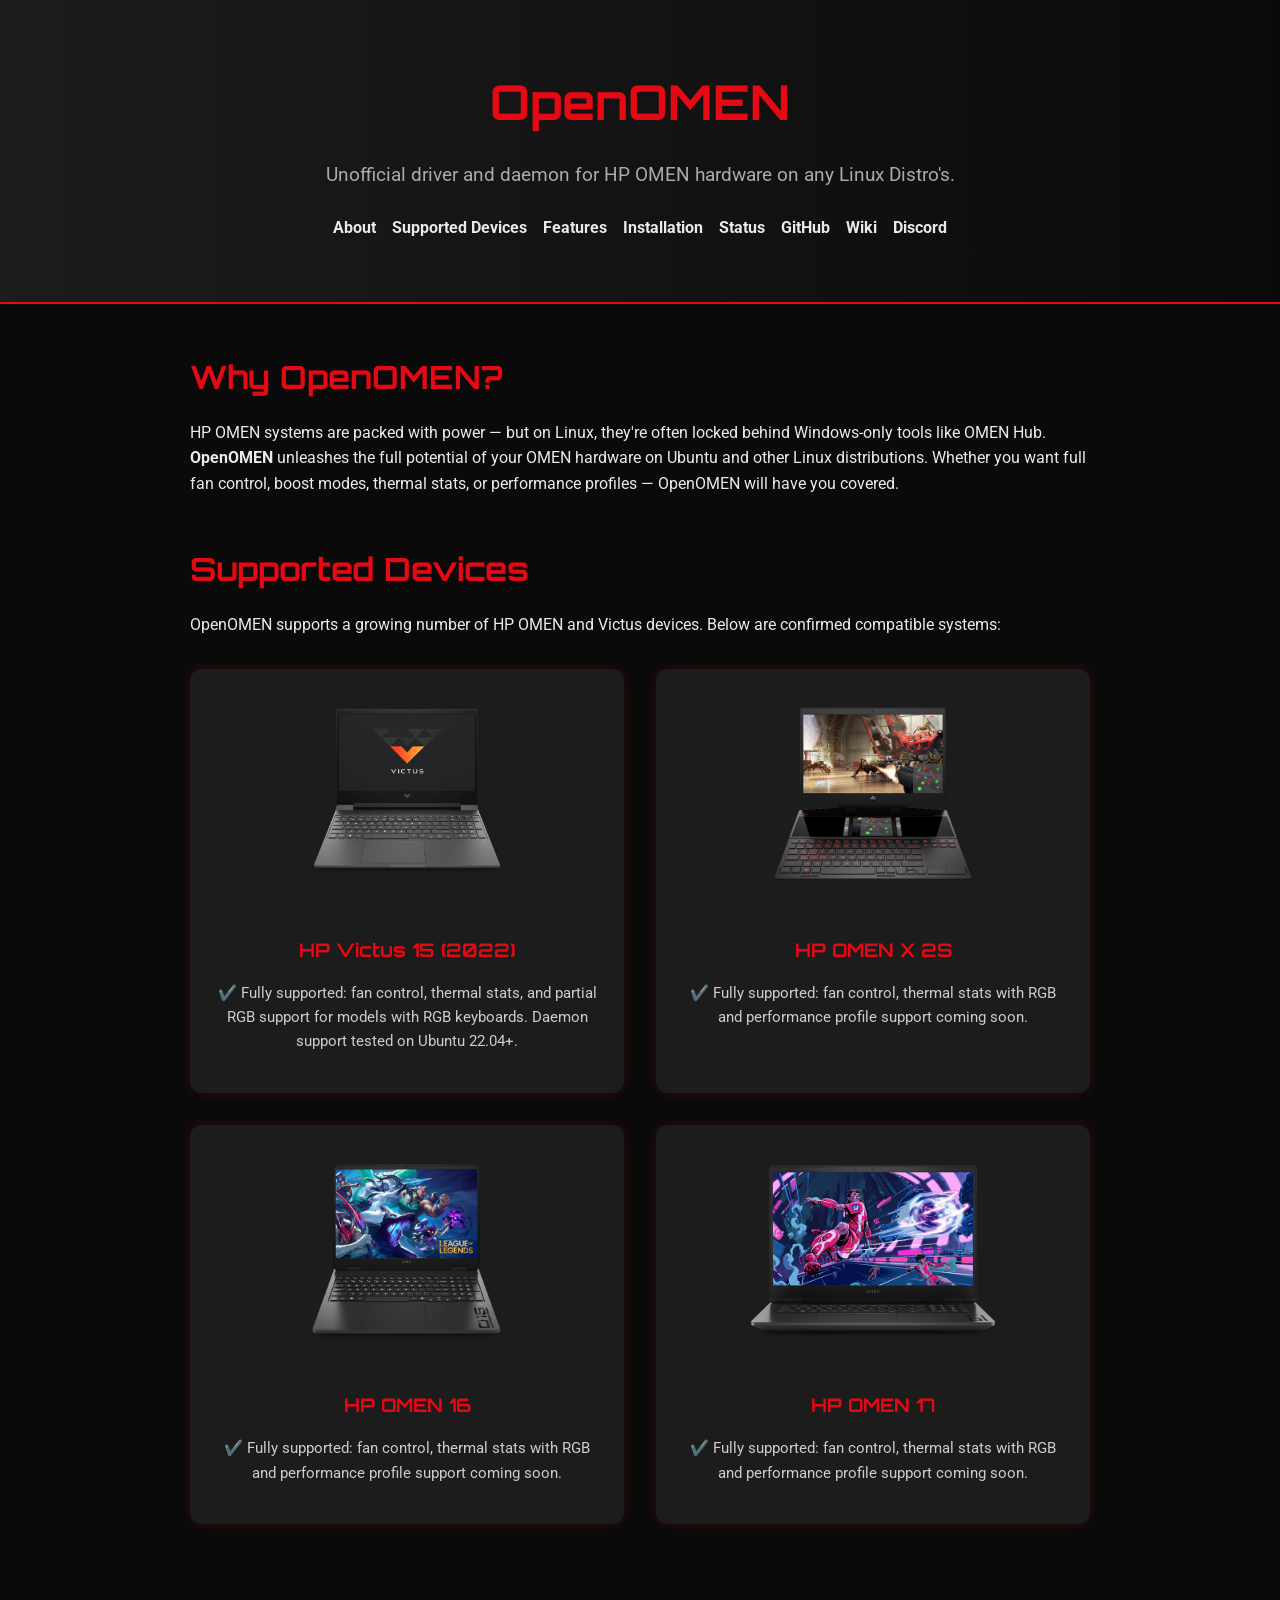
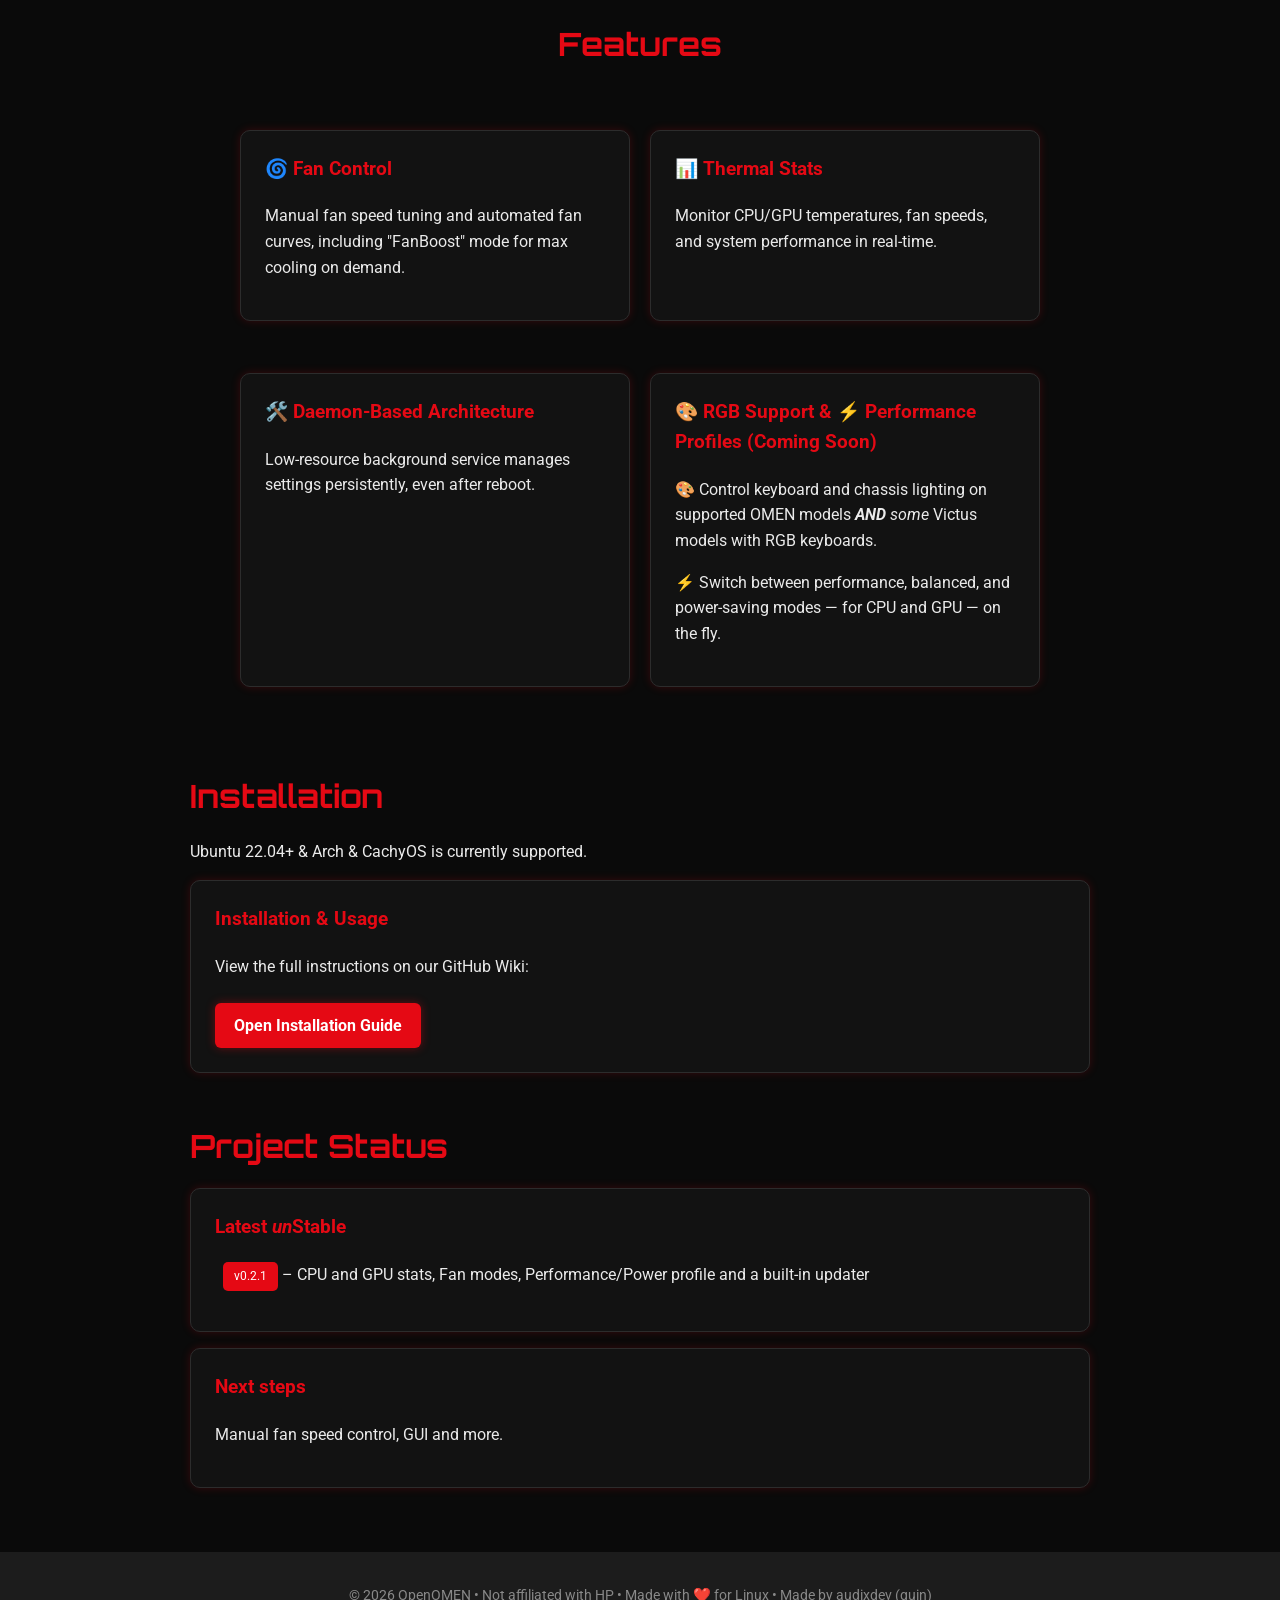
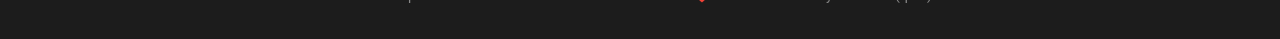
==== index.html @ 8d4dc668 "Update index.html" ====
<!DOCTYPE html>
<html lang="en">

<head>
    <meta charset="UTF-8" />
    <meta name="viewport" content="width=device-width, initial-scale=1.0" />
    <title>OpenOMEN – Power Up Linux</title>
    <link href="https://fonts.googleapis.com/css2?family=Orbitron:wght@600&family=Roboto&display=swap" rel="stylesheet">
    <link rel="stylesheet" href="style.css" />
    <link rel="icon" href="logo.png" type="image/png">

    <!-- Meta tags for google, discord, etc -->
    <meta name="description"
        content="Unofficial driver and daemon for HP OMEN hardware on any Linux Distro's.">
    <meta name="keywords" content="OpenOMEN, HP OMEN, Linux, Ubuntu, Debian, Fan Control, RGB, Performance Profiles">
    <meta name="author" content="OpenOMEN">
    <meta property="og:title" content="OpenOMEN – Power Up Linux" />
    <meta property="og:description"
        content="Unofficial driver and daemon for HP OMEN hardware on any Linux Distro's." />
    <meta property="og:image" content="https://openomen.github.io/logo.png" />
    <meta property="og:url" content="https://openomen.github.io/" />
    <meta property="og:type" content="website" />
    <meta name="twitter:card" content="summary_large_image">
    <meta name="twitter:title" content="OpenOMEN – Power Up Linux">
    <meta name="twitter:description"
        content="Unofficial driver and daemon for HP OMEN hardware on any Linux Distro's.">
    <meta name="twitter:image" content="logo.png">
    <meta name="theme-color" content="#e50914">
    <link rel="apple-touch-icon" href="logo.png">
    <link rel="icon" type="image/png" sizes="32x32" href="logo.png">
    <link rel="icon" type="image/png" sizes="16x16" href="logo.png">
    <link rel="shortcut icon" href="logo.png">
    <meta name="application-name" content="OpenOMEN">

</head>

<body>

    <header>
        <h1>OpenOMEN</h1>
        <p>Unofficial driver and daemon for HP OMEN hardware on any Linux Distro's.</p>
        <nav>
            <a href="#about">About</a>
            <a href="#devices">Supported Devices</a>
            <a href="#features">Features</a>
            <a href="#install">Installation</a>
            <a href="#status">Status</a>
            <a href="https://github.com/openomen/openomen" target="_blank">GitHub</a>
            <a href="https://github.com/openomen/openomen/wiki" target="_blank">Wiki</a>
            <a href="https://discord.gg/UHQ5cztbUj" target="_blank">Discord</a>
        </nav>
    </header>

    <section class="section" id="about">
        <h2>Why OpenOMEN?</h2>
        <p>
            HP OMEN systems are packed with power — but on Linux, they're often locked behind Windows-only tools like
            OMEN Hub.
            <strong>OpenOMEN</strong> unleashes the full potential of your OMEN hardware on Ubuntu and other Linux
            distributions.
            Whether you want full fan control, boost modes, thermal stats, or performance profiles — OpenOMEN will have you
            covered.
        </p>
    </section>

    <section class="section" id="devices">
        <h2>Supported Devices</h2>
        <p>OpenOMEN supports a growing number of HP OMEN and Victus devices. Below are confirmed compatible systems:</p>

        <div class="device-grid">
            <div class="device-card">
                <img class="victus-15-2022" src="assets/supported-devices/HP-Victus-15-2022.png" alt="HP Victus 15 (2022)" />
                <h3>HP Victus 15 (2022)</h3>
                <p>✔️ Fully supported: fan control, thermal stats, and partial RGB support for models with RGB keyboards. Daemon support
                    tested on Ubuntu 22.04+.</p>
            </div>

            <div class="device-card">
                <img class="omen-x-2s" src="assets/supported-devices/HP-omen-x-2s.png" alt="HP OMEN X 2S" />
                <h3>HP OMEN X 2S</h3>
                <p>✔️ Fully supported: fan control, thermal stats with RGB and performance profile
                    support coming soon.</p>
            </div>

            <div class="device-card">
                <img class="omen-x-2s" src="assets/supported-devices/hp-omen-16.png" alt="HP OMEN 16" />
                <h3>HP OMEN 16 </h3>
                <p>✔️ Fully supported: fan control, thermal stats with RGB and performance profile
                    support coming soon.</p>
            </div>

            <div class="device-card">
                <img class="omen-x-2s" src="assets/supported-devices/hp-omen-17.png" alt="HP OMEN 17" />
                <h3>HP OMEN 17</h3>
                <p>✔️ Fully supported: fan control, thermal stats with RGB and performance profile
                    support coming soon.</p>
            </div>
        </div>
    </section>

    <section class="section" id="features">
        <h2>Features</h2>

        <div class="card">
            <h3>🌀 Fan Control</h3>
            <p>Manual fan speed tuning and automated fan curves, including "FanBoost" mode for max cooling on demand.
            </p>
        </div>

        <div class="card">
            <h3>📊 Thermal Stats</h3>
            <p>Monitor CPU/GPU temperatures, fan speeds, and system performance in real-time.</p>
        </div>

        <div class="card">
            <h3>🛠️ Daemon-Based Architecture</h3>
            <p>Low-resource background service manages settings persistently, even after reboot.</p>
        </div>

        <div class="card">
            <h3>🎨 RGB Support & ⚡ Performance Profiles (Coming Soon)</h3>
            <p>🎨 Control keyboard and chassis lighting on supported OMEN models <em><strong>AND</strong> some</em>
                Victus
                models with RGB keyboards.</p>
            <p>⚡ Switch between performance, balanced, and power-saving modes — for CPU and GPU — on the fly.</p>
        </div>

    </section>

    <section class="section" id="install">
        <h2>Installation</h2>
        <p>Ubuntu 22.04+ & Arch & CachyOS is currently supported.</p>
        <div class="card">
            <h3>Installation & Usage</h3>
            <p>View the full instructions on our GitHub Wiki:</p>
            <a href="https://github.com/openomen/openomen/wiki/%F0%9F%93%A6-Installation-&-Usage" target="_blank" style="
    display: inline-block;
    background: #e50914;
    color: white;
    padding: 0.6rem 1.2rem;
    font-weight: bold;
    border-radius: 6px;
    text-decoration: none;
    box-shadow: 0 0 10px rgba(229, 9, 20, 0.4);
    margin-top: 0.5rem;
  ">Open Installation Guide</a>
        </div>
    </section>

    <section class="section" id="status">
        <h2>Project Status</h2>
        <div class="card">
            <h3>Latest <em>un</em>Stable</h3>
            <p><span class="badge">v0.2.1</span> – CPU and GPU stats, Fan modes, Performance/Power profile and a built-in updater</p>
        </div>
        <div class="card">
            <h3>Next steps</h3>
            <p>Manual fan speed control, GUI and more.</p>
        </div>
    </section>

    <div class="footer">
        &copy; 2026 OpenOMEN • Not affiliated with HP • Made with ❤️ for Linux • Made by audixdev (quin)
    </div>

</body>

</html>
---- style.css ----
/* Root variables for consistent theming */
:root {
  --bg-color: #0a0a0a;
  --text-color: #eaeaea;
  --accent-red: #e50914;
  --accent-dark: #1c1c1c;
  --card-bg: #121212;
  --border: #2c2c2c;
}

/* Base styles */
body {
  margin: 0;
  background-color: var(--bg-color);
  font-family: 'Roboto', sans-serif;
  color: var(--text-color);
  line-height: 1.6;
}

/* Header styles */
header {
  background: linear-gradient(to right, #1c1c1c, #0a0a0a);
  padding: 2rem 3rem;
  text-align: center;
  border-bottom: 2px solid var(--accent-red);
}

header h1 {
  font-family: 'Orbitron', sans-serif;
  font-size: 3rem;
  color: var(--accent-red);
  margin-bottom: 0.5rem;
}

header p {
  font-size: 1.2rem;
  color: #aaa;
}

/* Navigation bar */
nav {
  display: flex;
  justify-content: center;
  flex-wrap: wrap;
  gap: 1rem;
  margin: 1.5rem 0;
}

nav a {
  color: var(--text-color);
  text-decoration: none;
  font-weight: bold;
  border-bottom: 2px solid transparent;
  padding-bottom: 0.25rem;
}

nav a:hover {
  border-bottom: 2px solid var(--accent-red);
}

/* Feature section */
#features {
  display: grid;
  grid-template-columns: repeat(2, 1fr);
  gap: 20px;
  max-width: 800px;
  margin: 0 auto;
  padding: 20px;
}

#features h2 {
  grid-column: 1 / -1;
  text-align: center;
  margin-bottom: 1.5rem;
}

#features .card {
  background-color: var(--card-bg);
  border: 1px solid var(--border);
  border-radius: 10px;
  padding: 1.5rem;
  box-shadow: 0 0 10px rgba(229, 9, 20, 0.2);
}

/* General section layout */
.section {
  max-width: 900px;
  margin: 3rem auto;
  padding: 0 2rem;
}

.section h2 {
  color: var(--accent-red);
  font-family: 'Orbitron', sans-serif;
  font-size: 2rem;
  margin-bottom: 1rem;
}

/* Card component */
.card {
  background-color: var(--card-bg);
  border: 1px solid var(--border);
  border-radius: 10px;
  padding: 1.5rem;
  margin: 1rem 0;
  box-shadow: 0 0 10px rgba(229, 9, 20, 0.2);
}

.card h3 {
  margin-top: 0;
  color: var(--accent-red);
}

/* Footer */
.footer {
  text-align: center;
  padding: 2rem;
  background-color: var(--accent-dark);
  color: #888;
  font-size: 0.9rem;
  margin-top: 4rem;
}

/* Badge styling */
.badge {
  display: inline-block;
  background: var(--accent-red);
  color: white;
  padding: 0.3rem 0.7rem;
  font-size: 0.75rem;
  border-radius: 5px;
  margin-left: 0.5rem;
}

/* Device grid section */
.device-grid {
  display: grid;
  grid-template-columns: repeat(auto-fit, minmax(280px, 1fr));
  gap: 2rem;
  justify-content: center;
  margin-top: 2rem;
  max-width: 1200px;
  margin-left: auto;
  margin-right: auto;
}

.device-card {
  background: #1c1c1c;
  padding: 1.5rem;
  border-radius: 12px;
  box-shadow: 0 0 12px rgba(229, 9, 20, 0.2);
  text-align: center;
}

/* Ensure consistent image sizing and prevent cropping */
.device-card img {
  width: 100%;
  height: auto;
  max-height: 200px;
  object-fit: contain;
  border-radius: 8px;
  margin-bottom: 1rem;
}

.device-card h3 {
  font-family: 'Orbitron', sans-serif;
  color: #e50914;
  margin-bottom: 0.5rem;
}

.device-card p {
  font-family: 'Roboto', sans-serif;
  color: #ccc;
  font-size: 0.95rem;
}

/* Responsive design adjustments */
@media (max-width: 768px) {
  header {
    padding: 1.5rem 1rem;
  }

  header h1 {
    font-size: 2.2rem;
  }

  header p {
    font-size: 1rem;
    padding: 0 0.5rem;
  }

  nav {
    flex-direction: column;
    align-items: center;
    gap: 0.75rem;
  }

  .section {
    padding: 0 1rem;
  }

  #features {
    grid-template-columns: 1fr;
    padding: 1rem;
  }

  .card {
    padding: 1rem;
  }

  .section h2 {
    font-size: 1.6rem;
    text-align: center;
  }

  .card h3 {
    font-size: 1.2rem;
  }

  .footer {
    font-size: 0.8rem;
    padding: 1.5rem 1rem;
  }

  .badge {
    font-size: 0.65rem;
    padding: 0.2rem 0.5rem;
  }

  a.button,
  a[href^="https://github"] {
    display: block;
    width: 100%;
    text-align: center;
    box-sizing: border-box;
  }

  .device-grid {
    grid-template-columns: 1fr;
    gap: 1.5rem;
  }
}
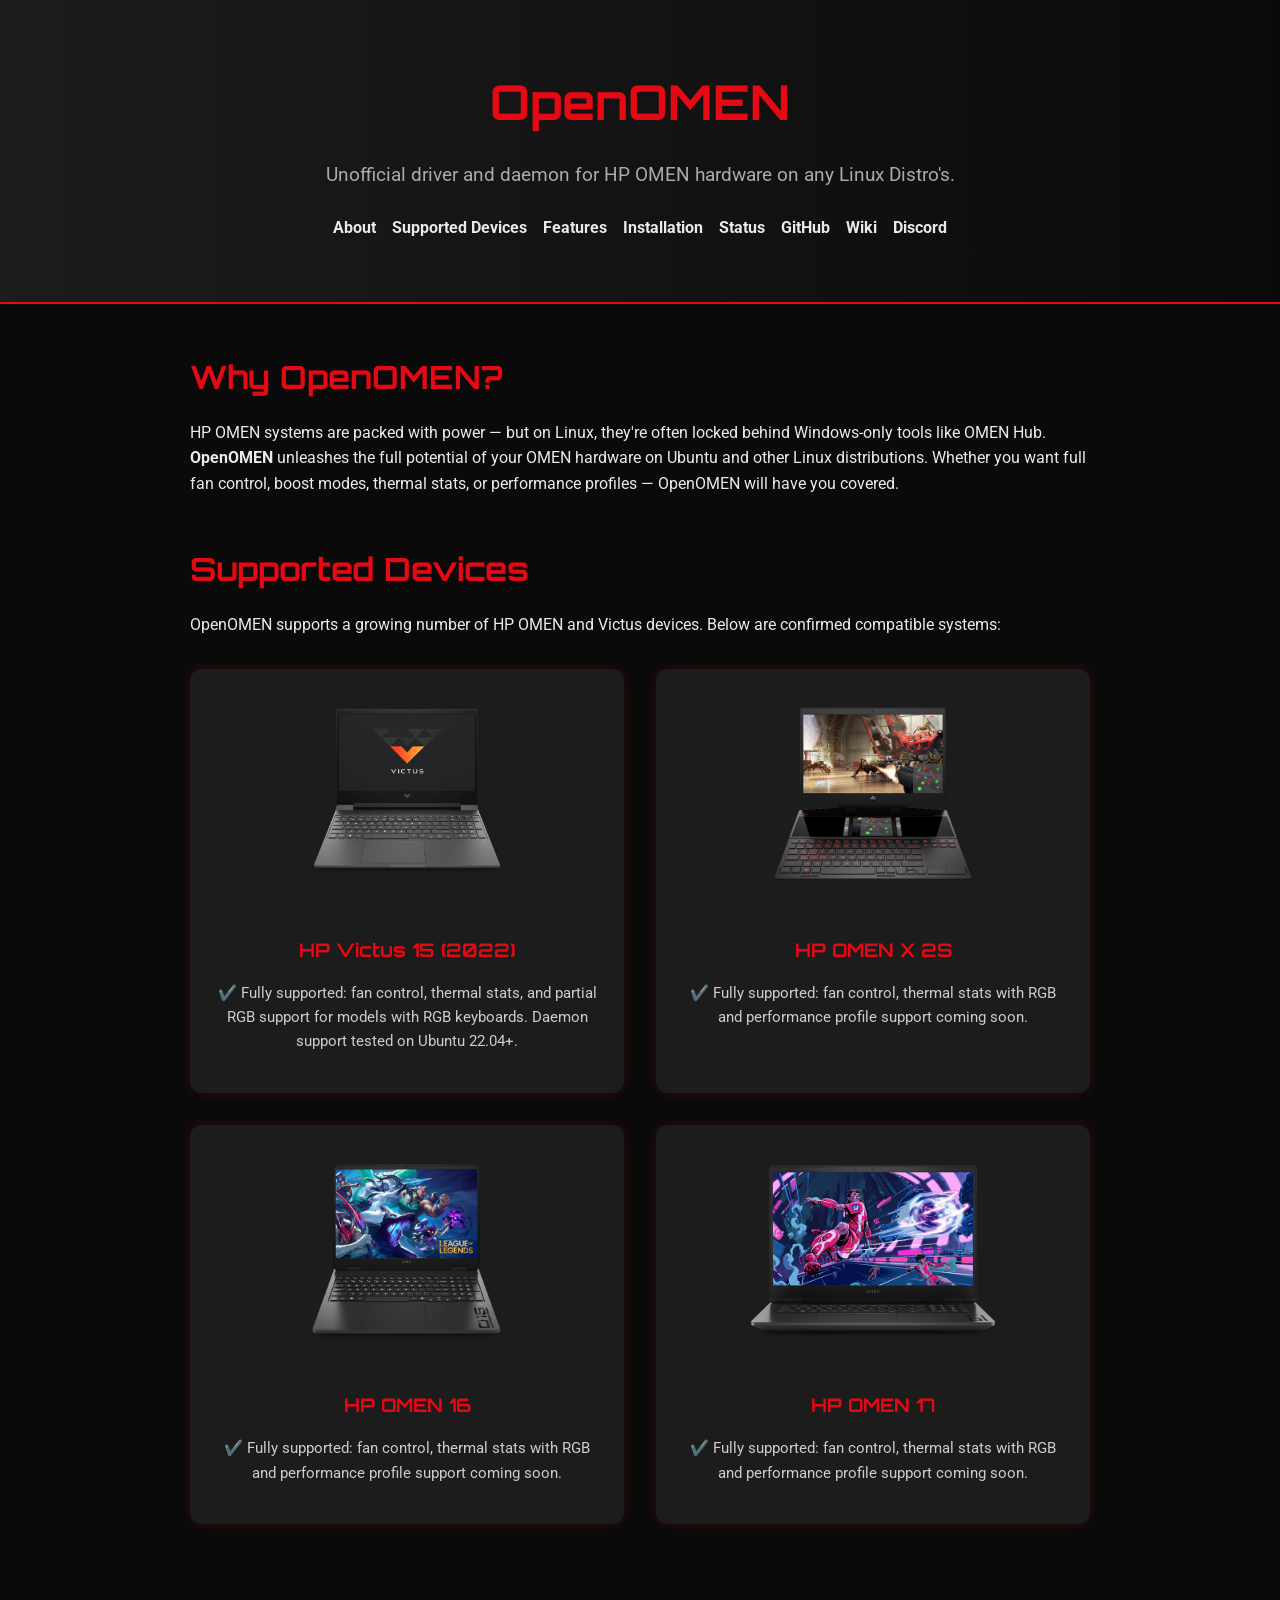
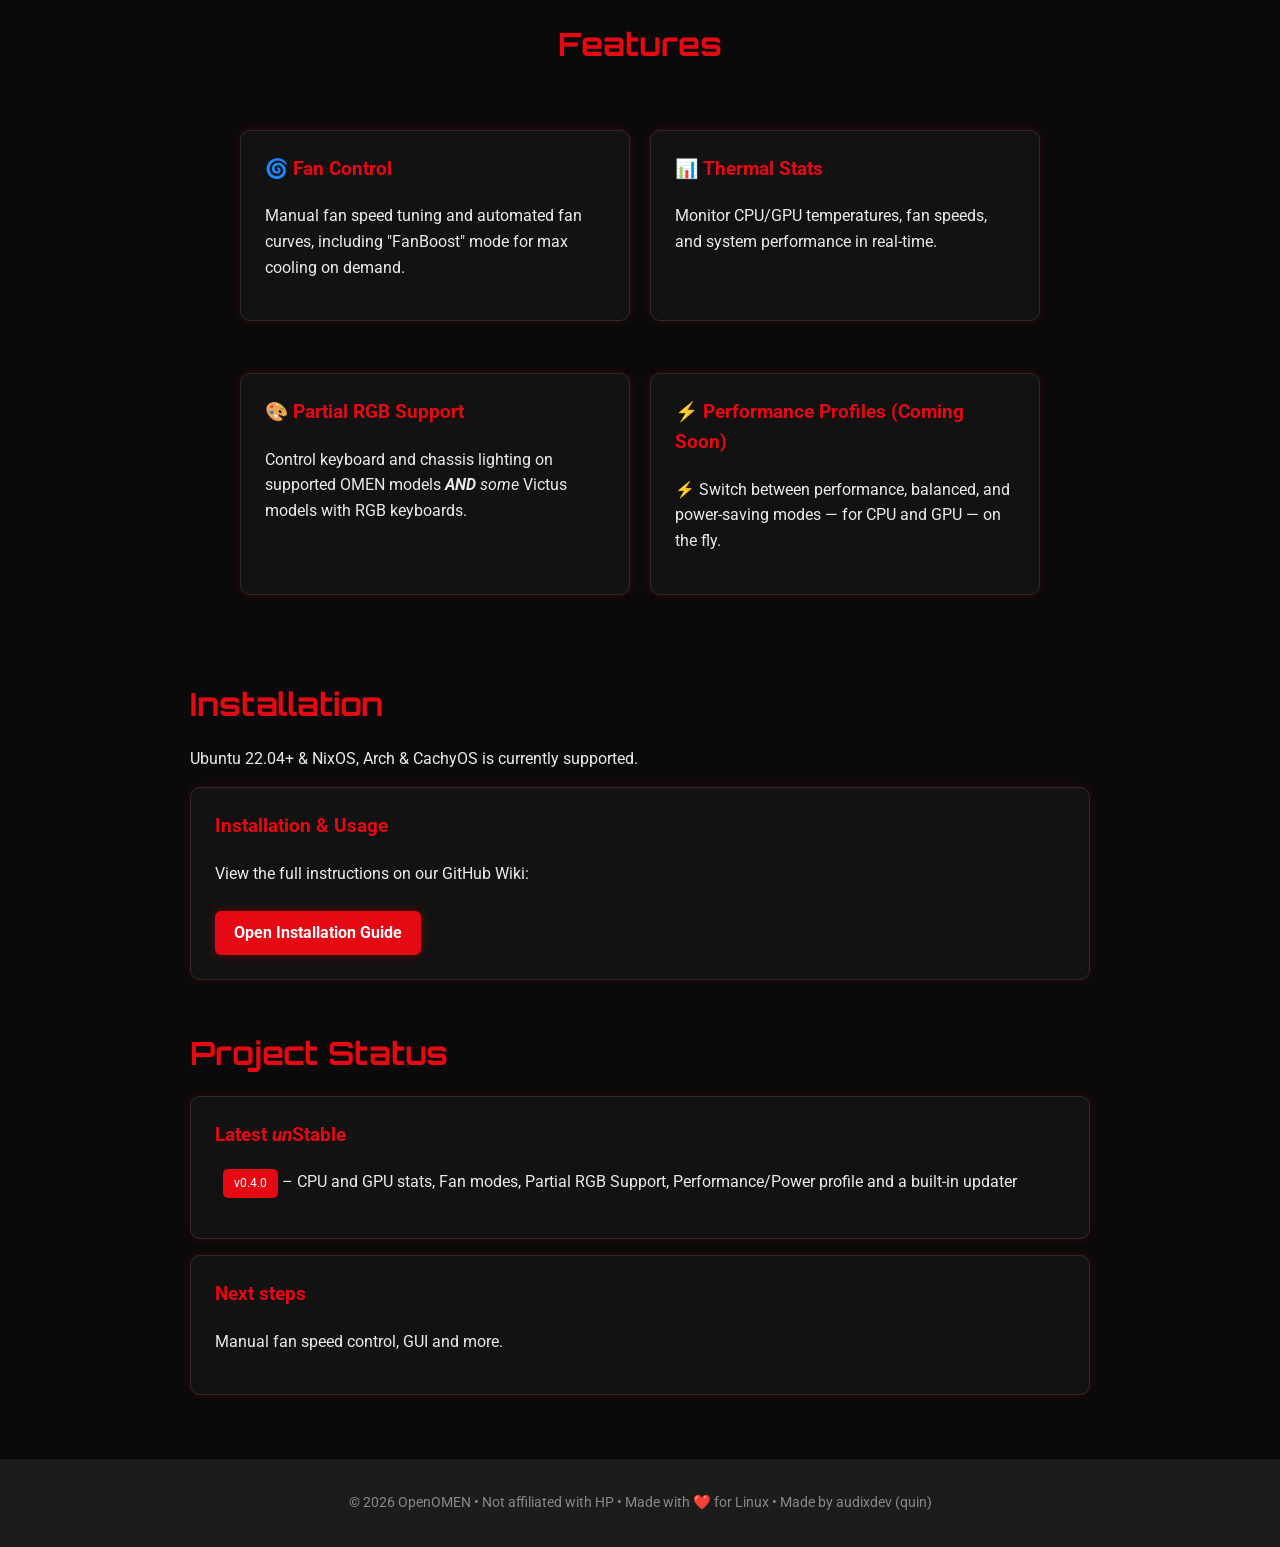
==== commit 837697d3: "Update project features and version in index.html" ====
--- a/index.html
+++ b/index.html
@@ -113,15 +113,14 @@
         </div>
 
         <div class="card">
-            <h3>🛠️ Daemon-Based Architecture</h3>
-            <p>Low-resource background service manages settings persistently, even after reboot.</p>
+            <h3>🎨 Partial RGB Support</h3>
+            <p>Control keyboard and chassis lighting on supported OMEN models <em><strong>AND</strong> some</em>
+                Victus
+                models with RGB keyboards.</p>
         </div>
 
         <div class="card">
-            <h3>🎨 RGB Support & ⚡ Performance Profiles (Coming Soon)</h3>
-            <p>🎨 Control keyboard and chassis lighting on supported OMEN models <em><strong>AND</strong> some</em>
-                Victus
-                models with RGB keyboards.</p>
+            <h3>⚡ Performance Profiles (Coming Soon)</h3>
             <p>⚡ Switch between performance, balanced, and power-saving modes — for CPU and GPU — on the fly.</p>
         </div>
 
@@ -129,7 +128,7 @@
 
     <section class="section" id="install">
         <h2>Installation</h2>
-        <p>Ubuntu 22.04+ & Arch & CachyOS is currently supported.</p>
+        <p>Ubuntu 22.04+ & NixOS, Arch & CachyOS is currently supported.</p>
         <div class="card">
             <h3>Installation & Usage</h3>
             <p>View the full instructions on our GitHub Wiki:</p>
@@ -151,7 +150,7 @@
         <h2>Project Status</h2>
         <div class="card">
             <h3>Latest <em>un</em>Stable</h3>
-            <p><span class="badge">v0.2.1</span> – CPU and GPU stats, Fan modes, Performance/Power profile and a built-in updater</p>
+            <p><span class="badge">v0.4.0</span> – CPU and GPU stats, Fan modes, Partial RGB Support, Performance/Power profile and a built-in updater</p>
         </div>
         <div class="card">
             <h3>Next steps</h3>
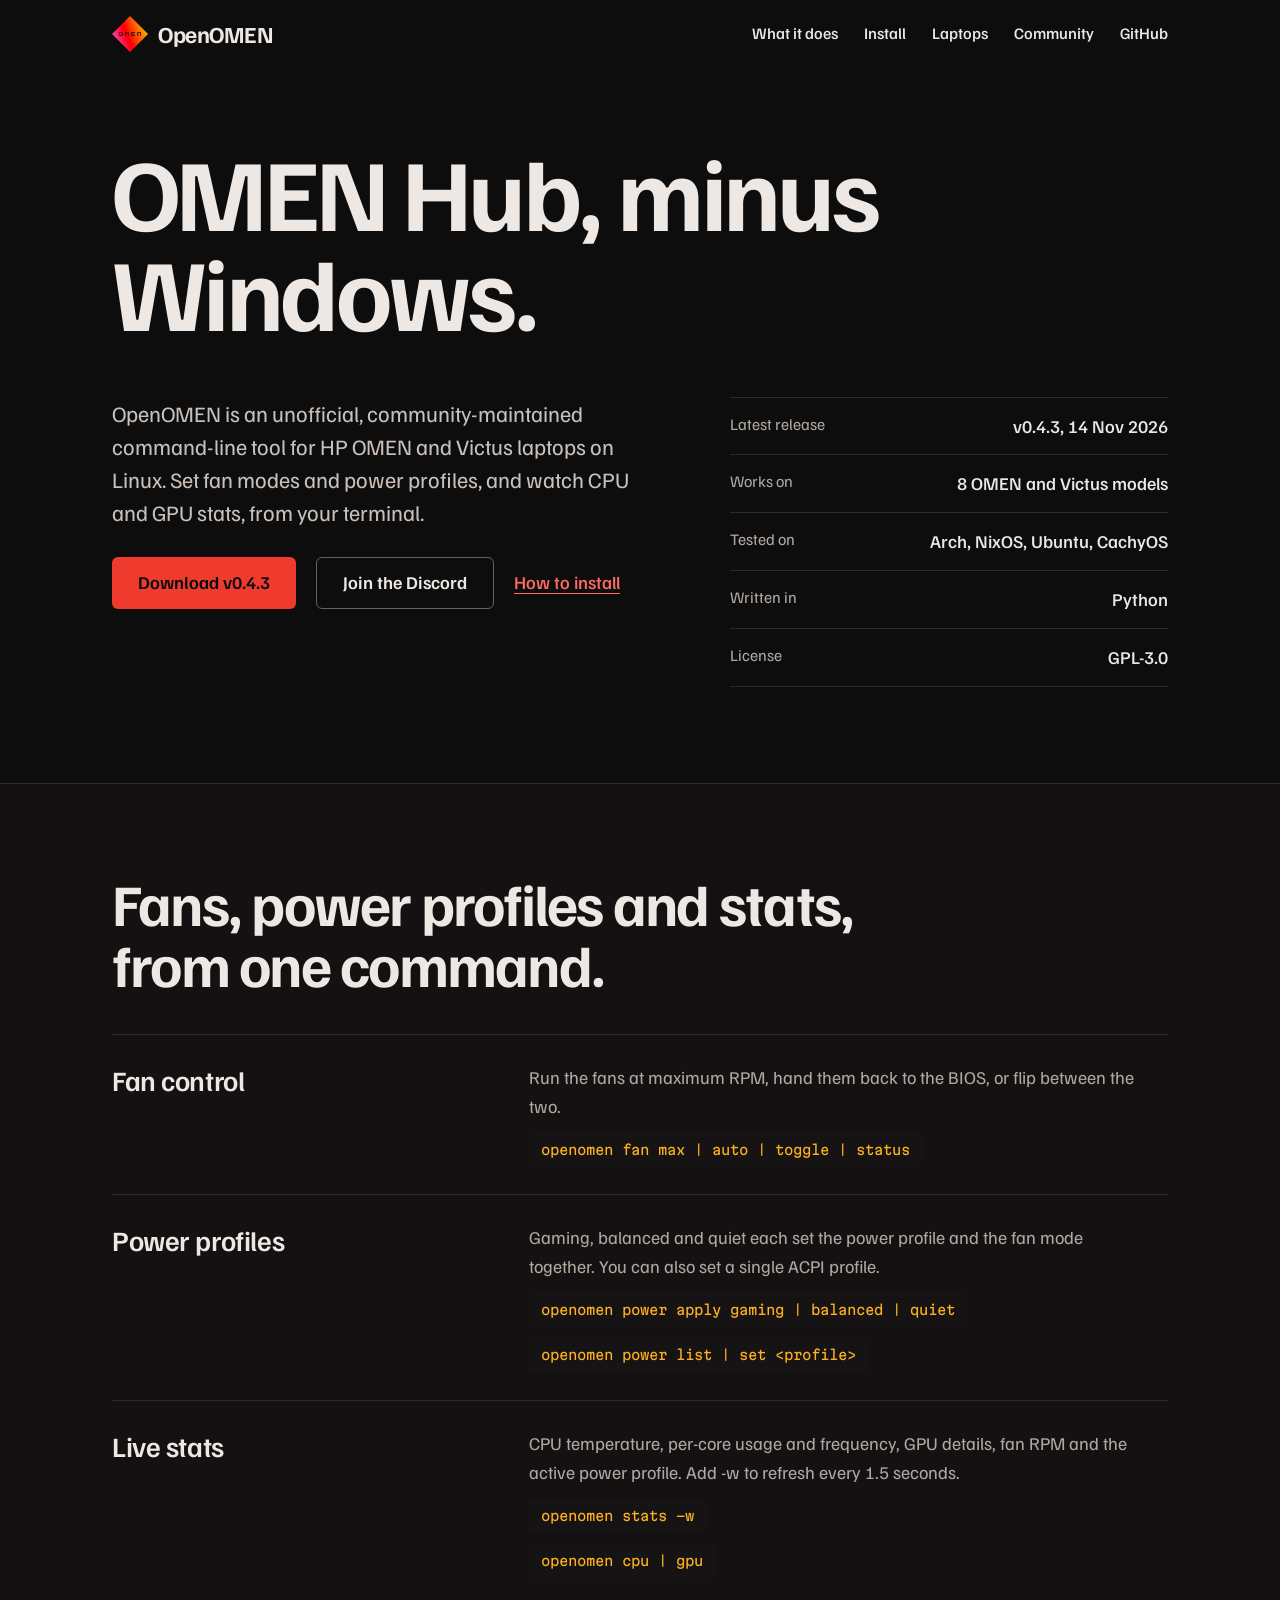
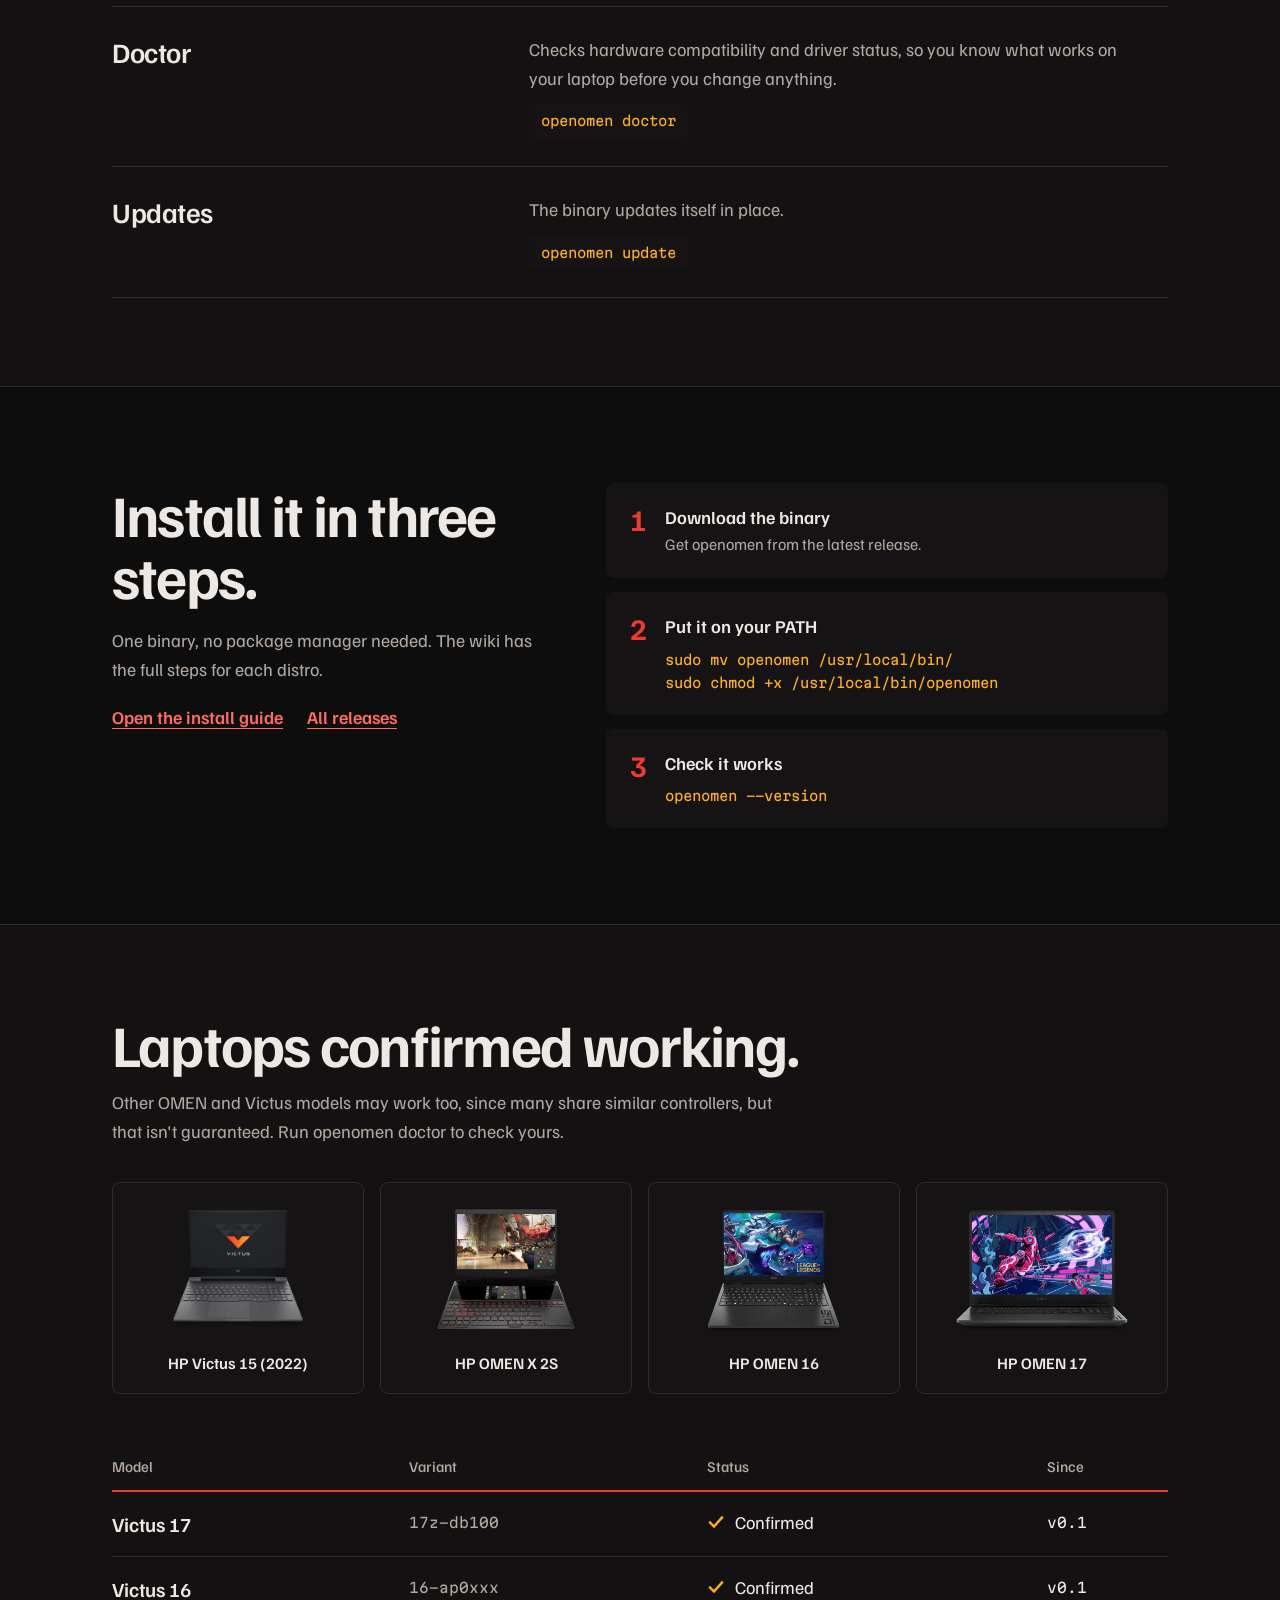
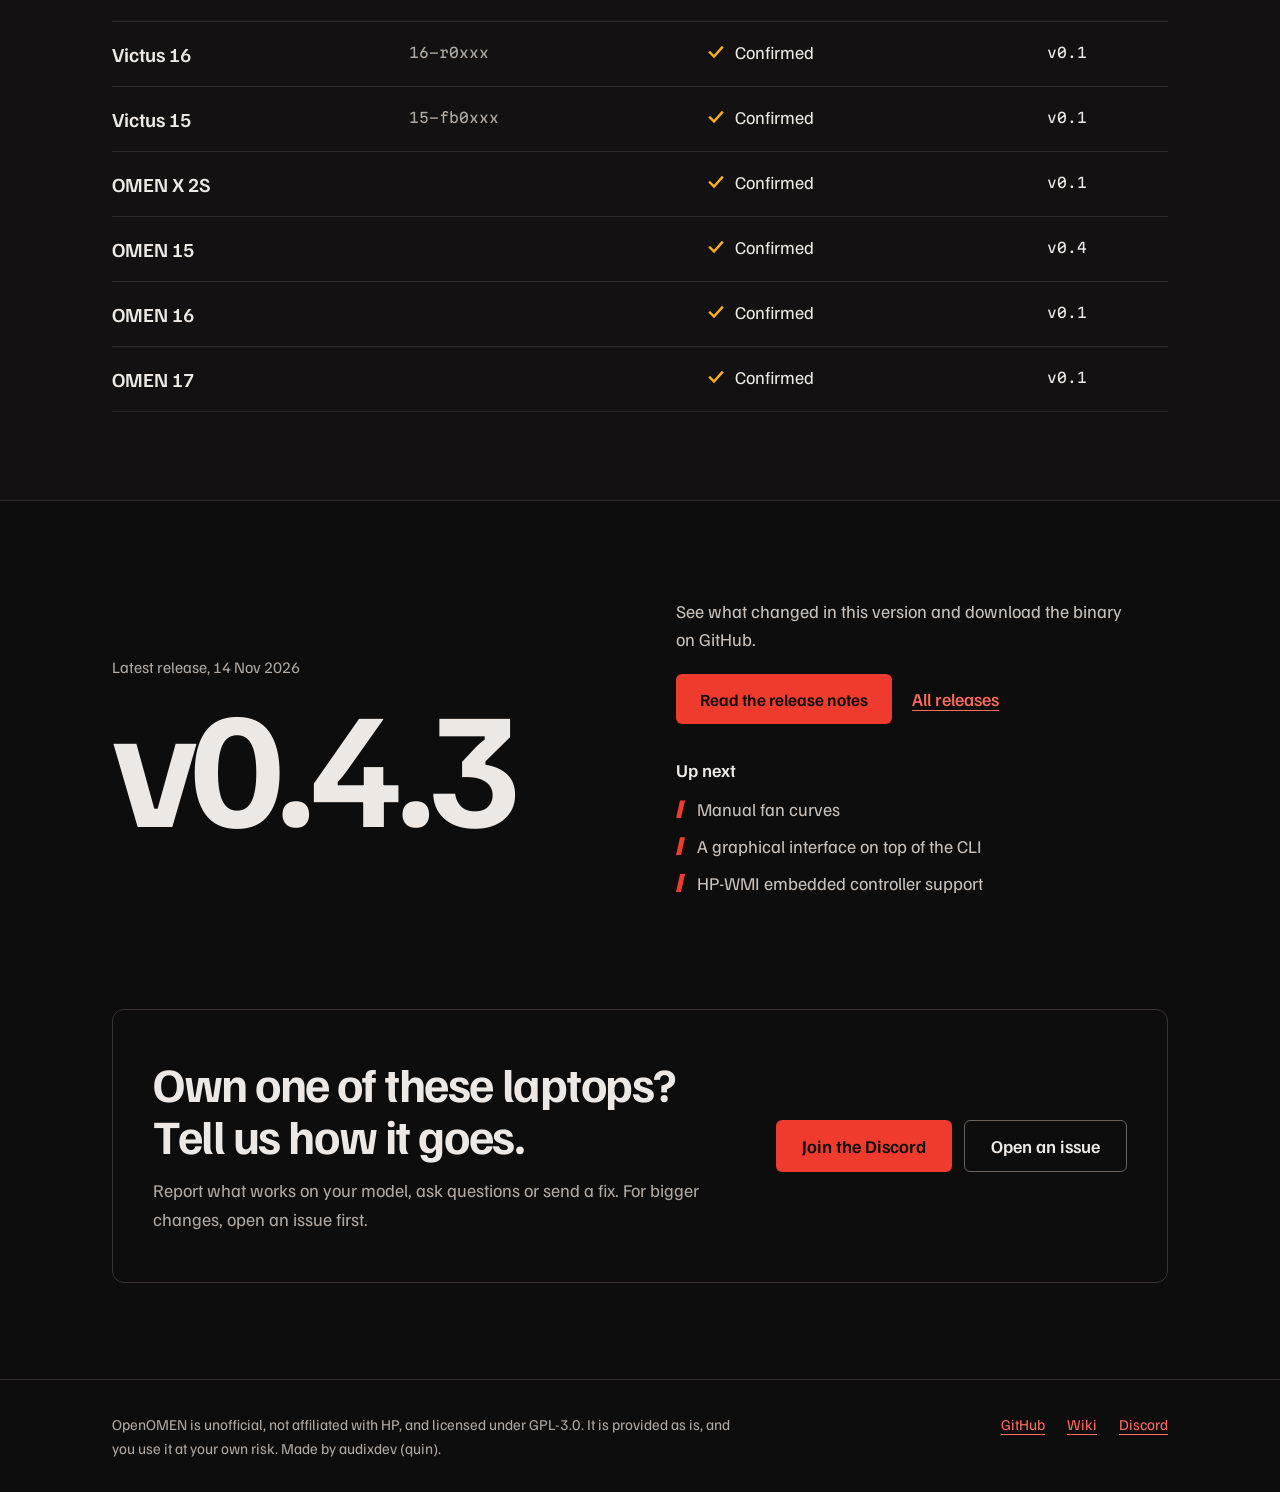
==== commit 7f20bd85: "Redesign OpenOMEN homepage with updated styles and layout" ====
--- a/index.html
+++ b/index.html
@@ -4,12 +4,15 @@
 <head>
     <meta charset="UTF-8" />
     <meta name="viewport" content="width=device-width, initial-scale=1.0" />
-    <title>OpenOMEN – Power Up Linux</title>
-    <link href="https://fonts.googleapis.com/css2?family=Orbitron:wght@600&family=Roboto&display=swap" rel="stylesheet">
+    <script>document.documentElement.classList.add('js');</script>
+    <title>OpenOMEN – OMEN Hub, minus Windows</title>
+    <link rel="preconnect" href="https://fonts.googleapis.com">
+    <link rel="preconnect" href="https://fonts.gstatic.com" crossorigin>
+    <link href="https://fonts.googleapis.com/css2?family=Familjen+Grotesk:wght@400;500;600;700&family=Martian+Mono:wght@400;500&display=swap" rel="stylesheet">
     <link rel="stylesheet" href="style.css" />
     <link rel="icon" href="logo.png" type="image/png">
 
-    <!-- Meta tags for google, discord, etc -->
+    <!-- Meta tags for google, discord and more -->
     <meta name="description"
         content="Unofficial driver and daemon for HP OMEN hardware on any Linux Distro's.">
     <meta name="keywords" content="OpenOMEN, HP OMEN, Linux, Ubuntu, Debian, Fan Control, RGB, Performance Profiles">
@@ -25,7 +28,7 @@
     <meta name="twitter:description"
         content="Unofficial driver and daemon for HP OMEN hardware on any Linux Distro's.">
     <meta name="twitter:image" content="logo.png">
-    <meta name="theme-color" content="#e50914">
+    <meta name="theme-color" content="#ef3b2d">
     <link rel="apple-touch-icon" href="logo.png">
     <link rel="icon" type="image/png" sizes="32x32" href="logo.png">
     <link rel="icon" type="image/png" sizes="16x16" href="logo.png">
@@ -36,131 +39,267 @@
 
 <body>
 
-    <header>
-        <h1>OpenOMEN</h1>
-        <p>Unofficial driver and daemon for HP OMEN hardware on any Linux Distro's.</p>
-        <nav>
-            <a href="#about">About</a>
-            <a href="#devices">Supported Devices</a>
-            <a href="#features">Features</a>
-            <a href="#install">Installation</a>
-            <a href="#status">Status</a>
-            <a href="https://github.com/openomen/openomen" target="_blank">GitHub</a>
-            <a href="https://github.com/openomen/openomen/wiki" target="_blank">Wiki</a>
-            <a href="https://discord.gg/UHQ5cztbUj" target="_blank">Discord</a>
+    <header class="wrap site-header">
+        <a class="brand" href="#top"><img class="brand-logo" src="logo.png" alt="OpenOMEN Logo" width="36" height="36" />OpenOMEN</a>
+        <button class="nav-toggle" type="button" aria-expanded="false" aria-controls="primary-nav" aria-label="Menu">
+            <span class="nav-toggle-bars" aria-hidden="true"></span>
+        </button>
+        <nav class="nav" id="primary-nav" aria-label="Primary">
+            <a href="#commands">What it does</a>
+            <a href="#install">Install</a>
+            <a href="#devices">Laptops</a>
+            <a href="#community">Community</a>
+            <a href="https://github.com/openomen/openomen" target="_blank" rel="noopener">GitHub</a>
         </nav>
     </header>
 
-    <section class="section" id="about">
-        <h2>Why OpenOMEN?</h2>
-        <p>
-            HP OMEN systems are packed with power — but on Linux, they're often locked behind Windows-only tools like
-            OMEN Hub.
-            <strong>OpenOMEN</strong> unleashes the full potential of your OMEN hardware on Ubuntu and other Linux
-            distributions.
-            Whether you want full fan control, boost modes, thermal stats, or performance profiles — OpenOMEN will have you
-            covered.
-        </p>
-    </section>
-
-    <section class="section" id="devices">
-        <h2>Supported Devices</h2>
-        <p>OpenOMEN supports a growing number of HP OMEN and Victus devices. Below are confirmed compatible systems:</p>
-
-        <div class="device-grid">
-            <div class="device-card">
-                <img class="victus-15-2022" src="assets/supported-devices/HP-Victus-15-2022.png" alt="HP Victus 15 (2022)" />
-                <h3>HP Victus 15 (2022)</h3>
-                <p>✔️ Fully supported: fan control, thermal stats, and partial RGB support for models with RGB keyboards. Daemon support
-                    tested on Ubuntu 22.04+.</p>
-            </div>
-
-            <div class="device-card">
-                <img class="omen-x-2s" src="assets/supported-devices/HP-omen-x-2s.png" alt="HP OMEN X 2S" />
-                <h3>HP OMEN X 2S</h3>
-                <p>✔️ Fully supported: fan control, thermal stats with RGB and performance profile
-                    support coming soon.</p>
-            </div>
-
-            <div class="device-card">
-                <img class="omen-x-2s" src="assets/supported-devices/hp-omen-16.png" alt="HP OMEN 16" />
-                <h3>HP OMEN 16 </h3>
-                <p>✔️ Fully supported: fan control, thermal stats with RGB and performance profile
-                    support coming soon.</p>
-            </div>
-
-            <div class="device-card">
-                <img class="omen-x-2s" src="assets/supported-devices/hp-omen-17.png" alt="HP OMEN 17" />
-                <h3>HP OMEN 17</h3>
-                <p>✔️ Fully supported: fan control, thermal stats with RGB and performance profile
-                    support coming soon.</p>
-            </div>
+    <main>
+        <section class="wrap hero" id="top">
+            <h1>OMEN Hub, minus Windows.</h1>
+            <div class="hero-body">
+                <div class="hero-copy">
+                    <p class="lede">OpenOMEN is an unofficial, community-maintained command-line tool for HP OMEN and Victus laptops on Linux. Set fan modes and power profiles, and watch CPU and GPU stats, from your terminal.</p>
+                    <div class="actions">
+                        <a class="btn btn-red" href="https://github.com/openomen/openomen/releases/tag/CLI_0.4.3" target="_blank" rel="noopener">Download v0.4.3</a>
+                        <a class="btn btn-line" href="https://discord.gg/UHQ5cztbUj" target="_blank" rel="noopener">Join the Discord</a>
+                        <a href="#install" style="font-weight:500">How to install</a>
+                    </div>
+                </div>
+                <dl class="facts">
+                    <div><dt>Latest release</dt><dd>v0.4.3, 14 Nov 2026</dd></div>
+                    <div><dt>Works on</dt><dd>8 OMEN and Victus models</dd></div>
+                    <div><dt>Tested on</dt><dd>Arch, NixOS, Ubuntu, CachyOS</dd></div>
+                    <div><dt>Written in</dt><dd>Python</dd></div>
+                    <div><dt>License</dt><dd>GPL-3.0</dd></div>
+                </dl>
+            </div>
+        </section>
+
+        <section class="band" id="commands">
+            <div class="wrap">
+                <h2>Fans, power profiles and stats, from one command.</h2>
+                <div>
+            <div class="command">
+                <h3>Fan control</h3>
+                <div class="command-body">
+                    <p>Run the fans at maximum RPM, hand them back to the BIOS, or flip between the two.</p>
+                    <code class="cmd">openomen fan max | auto | toggle | status</code>
+                </div>
+            </div>
+            <div class="command">
+                <h3>Power profiles</h3>
+                <div class="command-body">
+                    <p>Gaming, balanced and quiet each set the power profile and the fan mode together. You can also set a single ACPI profile.</p>
+                    <code class="cmd">openomen power apply gaming | balanced | quiet</code>
+                    <code class="cmd">openomen power list | set &lt;profile&gt;</code>
+                </div>
+            </div>
+            <div class="command">
+                <h3>Live stats</h3>
+                <div class="command-body">
+                    <p>CPU temperature, per-core usage and frequency, GPU details, fan RPM and the active power profile. Add -w to refresh every 1.5 seconds.</p>
+                    <code class="cmd">openomen stats -w</code>
+                    <code class="cmd">openomen cpu | gpu</code>
+                </div>
+            </div>
+            <div class="command">
+                <h3>Doctor</h3>
+                <div class="command-body">
+                    <p>Checks hardware compatibility and driver status, so you know what works on your laptop before you change anything.</p>
+                    <code class="cmd">openomen doctor</code>
+                </div>
+            </div>
+            <div class="command">
+                <h3>Updates</h3>
+                <div class="command-body">
+                    <p>The binary updates itself in place.</p>
+                    <code class="cmd">openomen update</code>
+                </div>
+            </div>
+                </div>
+            </div>
+        </section>
+
+        <section class="wrap install" id="install">
+            <div class="install-intro">
+                <h2>Install it in three steps.</h2>
+                <p>One binary, no package manager needed. The wiki has the full steps for each distro.</p>
+                <div class="links">
+                    <a class="strong-link" href="https://github.com/openomen/openomen/wiki/%F0%9F%93%A6-Installation-&-Usage" target="_blank" rel="noopener">Open the install guide</a>
+                    <a class="strong-link" href="https://github.com/openomen/openomen/releases" target="_blank" rel="noopener">All releases</a>
+                </div>
+            </div>
+            <ol class="steps">
+                <li>
+                    <span class="step-num">1</span>
+                    <div class="step-body"><div class="step-title">Download the binary</div><div class="step-hint">Get openomen from the latest release.</div></div>
+                </li>
+                <li>
+                    <span class="step-num">2</span>
+                    <div class="step-body"><div class="step-title">Put it on your PATH</div>
+<pre>sudo mv openomen /usr/local/bin/
+sudo chmod +x /usr/local/bin/openomen</pre></div>
+                </li>
+                <li>
+                    <span class="step-num">3</span>
+                    <div class="step-body"><div class="step-title">Check it works</div>
+<pre>openomen --version</pre></div>
+                </li>
+            </ol>
+        </section>
+
+        <section class="band" id="devices">
+            <div class="wrap">
+                <h2>Laptops confirmed working.</h2>
+                <p class="section-note">Other OMEN and Victus models may work too, since many share similar controllers, but that isn't guaranteed. Run openomen doctor to check yours.</p>
+
+                <div class="device-grid">
+                <figure class="device-card">
+                    <img src="assets/supported-devices/HP-Victus-15-2022.png" alt="HP Victus 15 (2022)" loading="lazy" />
+                    <figcaption>HP Victus 15 (2022)</figcaption>
+                </figure>
+                <figure class="device-card">
+                    <img src="assets/supported-devices/HP-omen-x-2s.png" alt="HP OMEN X 2S" loading="lazy" />
+                    <figcaption>HP OMEN X 2S</figcaption>
+                </figure>
+                <figure class="device-card">
+                    <img src="assets/supported-devices/hp-omen-16.png" alt="HP OMEN 16" loading="lazy" />
+                    <figcaption>HP OMEN 16</figcaption>
+                </figure>
+                <figure class="device-card">
+                    <img src="assets/supported-devices/hp-omen-17.png" alt="HP OMEN 17" loading="lazy" />
+                    <figcaption>HP OMEN 17</figcaption>
+                </figure>
+                </div>
+
+                <div class="table-scroll">
+                    <table class="models">
+                        <caption>Laptop models confirmed working with OpenOMEN</caption>
+                        <thead>
+                            <tr><th scope="col">Model</th><th scope="col">Variant</th><th scope="col">Status</th><th scope="col">Since</th></tr>
+                        </thead>
+                        <tbody>
+                        <tr>
+                            <th scope="row">Victus 17</th>
+                            <td class="mono">17z-db100</td>
+                            <td><span class="status"><svg width="18" height="18" viewBox="0 0 18 18" aria-hidden="true"><path d="M3 9.5l4 4 8-9" fill="none" stroke="#FFB01F" stroke-width="2.4" stroke-linecap="square"/></svg>Confirmed</span></td>
+                            <td class="mono">v0.1</td>
+                        </tr>
+                        <tr>
+                            <th scope="row">Victus 16</th>
+                            <td class="mono">16-ap0xxx</td>
+                            <td><span class="status"><svg width="18" height="18" viewBox="0 0 18 18" aria-hidden="true"><path d="M3 9.5l4 4 8-9" fill="none" stroke="#FFB01F" stroke-width="2.4" stroke-linecap="square"/></svg>Confirmed</span></td>
+                            <td class="mono">v0.1</td>
+                        </tr>
+                        <tr>
+                            <th scope="row">Victus 16</th>
+                            <td class="mono">16-r0xxx</td>
+                            <td><span class="status"><svg width="18" height="18" viewBox="0 0 18 18" aria-hidden="true"><path d="M3 9.5l4 4 8-9" fill="none" stroke="#FFB01F" stroke-width="2.4" stroke-linecap="square"/></svg>Confirmed</span></td>
+                            <td class="mono">v0.1</td>
+                        </tr>
+                        <tr>
+                            <th scope="row">Victus 15</th>
+                            <td class="mono">15-fb0xxx</td>
+                            <td><span class="status"><svg width="18" height="18" viewBox="0 0 18 18" aria-hidden="true"><path d="M3 9.5l4 4 8-9" fill="none" stroke="#FFB01F" stroke-width="2.4" stroke-linecap="square"/></svg>Confirmed</span></td>
+                            <td class="mono">v0.1</td>
+                        </tr>
+                        <tr>
+                            <th scope="row">OMEN X 2S</th>
+                            <td class="mono"></td>
+                            <td><span class="status"><svg width="18" height="18" viewBox="0 0 18 18" aria-hidden="true"><path d="M3 9.5l4 4 8-9" fill="none" stroke="#FFB01F" stroke-width="2.4" stroke-linecap="square"/></svg>Confirmed</span></td>
+                            <td class="mono">v0.1</td>
+                        </tr>
+                        <tr>
+                            <th scope="row">OMEN 15</th>
+                            <td class="mono"></td>
+                            <td><span class="status"><svg width="18" height="18" viewBox="0 0 18 18" aria-hidden="true"><path d="M3 9.5l4 4 8-9" fill="none" stroke="#FFB01F" stroke-width="2.4" stroke-linecap="square"/></svg>Confirmed</span></td>
+                            <td class="mono">v0.4</td>
+                        </tr>
+                        <tr>
+                            <th scope="row">OMEN 16</th>
+                            <td class="mono"></td>
+                            <td><span class="status"><svg width="18" height="18" viewBox="0 0 18 18" aria-hidden="true"><path d="M3 9.5l4 4 8-9" fill="none" stroke="#FFB01F" stroke-width="2.4" stroke-linecap="square"/></svg>Confirmed</span></td>
+                            <td class="mono">v0.1</td>
+                        </tr>
+                        <tr>
+                            <th scope="row">OMEN 17</th>
+                            <td class="mono"></td>
+                            <td><span class="status"><svg width="18" height="18" viewBox="0 0 18 18" aria-hidden="true"><path d="M3 9.5l4 4 8-9" fill="none" stroke="#FFB01F" stroke-width="2.4" stroke-linecap="square"/></svg>Confirmed</span></td>
+                            <td class="mono">v0.1</td>
+                        </tr>
+                        </tbody>
+                    </table>
+                </div>
+            </div>
+        </section>
+
+        <section class="wrap releases" id="releases">
+            <div>
+                <div class="release-date">Latest release, 14 Nov 2026</div>
+                <div class="release-version">v0.4.3</div>
+            </div>
+            <div class="release-info">
+                <p>See what changed in this version and download the binary on GitHub.</p>
+                <div class="actions">
+                    <a class="btn btn-sm btn-red" href="https://github.com/openomen/openomen/releases/tag/CLI_0.4.3" target="_blank" rel="noopener">Read the release notes</a>
+                    <a href="https://github.com/openomen/openomen/releases" target="_blank" rel="noopener" style="font-weight:500">All releases</a>
+                </div>
+                <div class="up-next">
+                    <h3>Up next</h3>
+                    <ul>
+                        <li><span class="bolt" aria-hidden="true"></span> Manual fan curves</li>
+                        <li><span class="bolt" aria-hidden="true"></span> A graphical interface on top of the CLI</li>
+                        <li><span class="bolt" aria-hidden="true"></span> HP-WMI embedded controller support</li>
+                    </ul>
+                </div>
+            </div>
+        </section>
+
+        <section class="wrap community" id="community">
+            <div class="cta">
+                <div class="cta-copy">
+                    <h2>Own one of these laptops? Tell us how it goes.</h2>
+                    <p>Report what works on your model, ask questions or send a fix. For bigger changes, open an issue first.</p>
+                </div>
+                <div class="actions">
+                    <a class="btn btn-red" href="https://discord.gg/UHQ5cztbUj" target="_blank" rel="noopener">Join the Discord</a>
+                    <a class="btn btn-line" href="https://github.com/openomen/openomen/issues" target="_blank" rel="noopener">Open an issue</a>
+                </div>
+            </div>
+        </section>
+    </main>
+
+    <footer class="site-footer">
+        <div class="wrap">
+            <p>OpenOMEN is unofficial, not affiliated with HP, and licensed under GPL-3.0. It is provided as is, and you use it at your own risk. Made by audixdev (quin).</p>
+            <nav class="footer-nav" aria-label="Footer">
+                <a href="https://github.com/openomen/openomen" target="_blank" rel="noopener">GitHub</a>
+                <a href="https://github.com/openomen/openomen/wiki" target="_blank" rel="noopener">Wiki</a>
+                <a href="https://discord.gg/UHQ5cztbUj" target="_blank" rel="noopener">Discord</a>
+            </nav>
         </div>
-    </section>
-
-    <section class="section" id="features">
-        <h2>Features</h2>
-
-        <div class="card">
-            <h3>🌀 Fan Control</h3>
-            <p>Manual fan speed tuning and automated fan curves, including "FanBoost" mode for max cooling on demand.
-            </p>
-        </div>
-
-        <div class="card">
-            <h3>📊 Thermal Stats</h3>
-            <p>Monitor CPU/GPU temperatures, fan speeds, and system performance in real-time.</p>
-        </div>
-
-        <div class="card">
-            <h3>🎨 Partial RGB Support</h3>
-            <p>Control keyboard and chassis lighting on supported OMEN models <em><strong>AND</strong> some</em>
-                Victus
-                models with RGB keyboards.</p>
-        </div>
-
-        <div class="card">
-            <h3>⚡ Performance Profiles (Coming Soon)</h3>
-            <p>⚡ Switch between performance, balanced, and power-saving modes — for CPU and GPU — on the fly.</p>
-        </div>
-
-    </section>
-
-    <section class="section" id="install">
-        <h2>Installation</h2>
-        <p>Ubuntu 22.04+ & NixOS, Arch & CachyOS is currently supported.</p>
-        <div class="card">
-            <h3>Installation & Usage</h3>
-            <p>View the full instructions on our GitHub Wiki:</p>
-            <a href="https://github.com/openomen/openomen/wiki/%F0%9F%93%A6-Installation-&-Usage" target="_blank" style="
-    display: inline-block;
-    background: #e50914;
-    color: white;
-    padding: 0.6rem 1.2rem;
-    font-weight: bold;
-    border-radius: 6px;
-    text-decoration: none;
-    box-shadow: 0 0 10px rgba(229, 9, 20, 0.4);
-    margin-top: 0.5rem;
-  ">Open Installation Guide</a>
-        </div>
-    </section>
-
-    <section class="section" id="status">
-        <h2>Project Status</h2>
-        <div class="card">
-            <h3>Latest <em>un</em>Stable</h3>
-            <p><span class="badge">v0.4.0</span> – CPU and GPU stats, Fan modes, Partial RGB Support, Performance/Power profile and a built-in updater</p>
-        </div>
-        <div class="card">
-            <h3>Next steps</h3>
-            <p>Manual fan speed control, GUI and more.</p>
-        </div>
-    </section>
-
-    <div class="footer">
-        &copy; 2026 OpenOMEN • Not affiliated with HP • Made with ❤️ for Linux • Made by audixdev (quin)
-    </div>
+    </footer>
+
+    <script>
+        (function () {
+            var btn = document.querySelector('.nav-toggle');
+            var nav = document.getElementById('primary-nav');
+            if (!btn || !nav) return;
+            function setOpen(open) {
+                btn.setAttribute('aria-expanded', open ? 'true' : 'false');
+                nav.classList.toggle('open', open);
+            }
+            btn.addEventListener('click', function () {
+                setOpen(btn.getAttribute('aria-expanded') !== 'true');
+            });
+            nav.addEventListener('click', function (e) {
+                if (e.target.closest('a')) setOpen(false);
+            });
+            document.addEventListener('keydown', function (e) {
+                if (e.key === 'Escape') { setOpen(false); btn.focus(); }
+            });
+        })();
+    </script>
 
 </body>
 
--- a/style.css
+++ b/style.css
@@ -1,242 +1,395 @@
-/* Root variables for consistent theming */
+/* OpenOMEN home page – redesign */
 :root {
-  --bg-color: #0a0a0a;
-  --text-color: #eaeaea;
-  --accent-red: #e50914;
-  --accent-dark: #1c1c1c;
-  --card-bg: #121212;
-  --border: #2c2c2c;
-}
-
-/* Base styles */
+  --bg: #0e0d0d;
+  --bg-alt: #131111;
+  --surface: #151313;
+  --text: #ede8e4;
+  --text-soft: #c9c0b9;
+  --text-muted: #b0a7a0;
+  --line: #2f2927;
+  --line-strong: #3a3230;
+  --line-btn: #6b605a;
+  --red: #ef3b2d;
+  --amber: #ffb01f;
+  --link: #ff6b5e;
+  --font-sans: 'Familjen Grotesk', system-ui, sans-serif;
+  --font-mono: 'Martian Mono', ui-monospace, monospace;
+}
+
+*, *::before, *::after { box-sizing: border-box; }
+
+html { scroll-behavior: smooth; }
+
 body {
   margin: 0;
-  background-color: var(--bg-color);
-  font-family: 'Roboto', sans-serif;
-  color: var(--text-color);
+  background: var(--bg);
+  color: var(--text);
+  font-family: var(--font-sans);
+  font-size: 18px;
   line-height: 1.6;
-}
-
-/* Header styles */
-header {
-  background: linear-gradient(to right, #1c1c1c, #0a0a0a);
-  padding: 2rem 3rem;
-  text-align: center;
-  border-bottom: 2px solid var(--accent-red);
-}
-
-header h1 {
-  font-family: 'Orbitron', sans-serif;
-  font-size: 3rem;
-  color: var(--accent-red);
-  margin-bottom: 0.5rem;
-}
-
-header p {
-  font-size: 1.2rem;
-  color: #aaa;
-}
-
-/* Navigation bar */
-nav {
-  display: flex;
+  overflow-x: hidden;
+}
+
+a {
+  color: var(--link);
+  text-decoration: underline;
+  text-decoration-thickness: 1px;
+  text-underline-offset: 4px;
+}
+a:hover { color: var(--amber); }
+a:focus-visible { outline: 2px solid var(--amber); outline-offset: 3px; }
+
+h1, h2, h3, p, dl, dd, ol, ul, pre { margin: 0; }
+
+.wrap {
+  max-width: 1120px;
+  margin: 0 auto;
+  padding-left: 32px;
+  padding-right: 32px;
+}
+
+/* Header */
+.site-header {
+  padding-top: 12px;
+  padding-bottom: 12px;
+  display: flex;
+  flex-wrap: wrap;
+  align-items: center;
+  justify-content: space-between;
+  gap: 4px 24px;
+}
+
+.brand {
+  display: inline-flex;
+  align-items: center;
+  gap: 10px;
+  min-height: 44px;
+  color: var(--text);
+  font-weight: 700;
+  font-size: 23px;
+  letter-spacing: -0.02em;
+  text-decoration: none;
+}
+.brand:hover { color: var(--text); }
+
+.brand-logo {
+  display: block;
+  flex: 0 0 auto;
+  width: 36px;
+  height: 36px;
+  object-fit: contain;
+}
+
+.bolt {
+  display: block;
+  flex: 0 0 auto;
+  width: 12px;
+  height: 22px;
+  background: var(--red);
+  clip-path: polygon(45% 0, 100% 0, 55% 100%, 0 100%);
+}
+
+.nav {
+  display: flex;
+  flex-wrap: wrap;
+  gap: 0 26px;
+  font-size: 16px;
+  font-weight: 500;
+}
+.nav a {
+  display: inline-flex;
+  align-items: center;
+  min-height: 44px;
+  color: var(--text);
+  text-decoration: none;
+}
+.nav a:hover { color: var(--link); }
+
+/* Hamburger toggle (mobile only) */
+.nav-toggle {
+  display: none;
+  width: 44px;
+  height: 44px;
+  padding: 0;
+  align-items: center;
   justify-content: center;
-  flex-wrap: wrap;
-  gap: 1rem;
-  margin: 1.5rem 0;
-}
-
-nav a {
-  color: var(--text-color);
+  background: none;
+  border: 1px solid var(--line-btn);
+  border-radius: 6px;
+  color: var(--text);
+  cursor: pointer;
+}
+.nav-toggle:hover { border-color: var(--amber); color: var(--amber); }
+.nav-toggle:focus-visible { outline: 2px solid var(--amber); outline-offset: 3px; }
+
+.nav-toggle-bars,
+.nav-toggle-bars::before,
+.nav-toggle-bars::after {
+  display: block;
+  width: 20px;
+  height: 2px;
+  background: currentColor;
+  transition: transform 0.2s ease, background-color 0.2s ease;
+}
+.nav-toggle-bars { position: relative; }
+.nav-toggle-bars::before,
+.nav-toggle-bars::after { content: ""; position: absolute; left: 0; }
+.nav-toggle-bars::before { top: -6px; }
+.nav-toggle-bars::after { top: 6px; }
+.nav-toggle[aria-expanded="true"] .nav-toggle-bars { background: transparent; }
+.nav-toggle[aria-expanded="true"] .nav-toggle-bars::before { transform: translateY(6px) rotate(45deg); }
+.nav-toggle[aria-expanded="true"] .nav-toggle-bars::after { transform: translateY(-6px) rotate(-45deg); }
+
+@media (max-width: 720px) {
+  .js .nav-toggle { display: inline-flex; }
+  .js .nav { display: none; flex-basis: 100%; flex-direction: column; padding-bottom: 8px; border-top: 1px solid var(--line); }
+  .js .nav.open { display: flex; }
+  .js .nav a { border-bottom: 1px solid var(--line); }
+}
+
+@media (prefers-reduced-motion: reduce) {
+  .nav-toggle-bars, .nav-toggle-bars::before, .nav-toggle-bars::after { transition: none; }
+}
+
+/* Buttons */
+.btn {
+  display: inline-flex;
+  align-items: center;
+  min-height: 52px;
+  padding: 0 26px;
+  border-radius: 6px;
+  font-weight: 600;
+  font-size: 18px;
   text-decoration: none;
-  font-weight: bold;
-  border-bottom: 2px solid transparent;
-  padding-bottom: 0.25rem;
-}
-
-nav a:hover {
-  border-bottom: 2px solid var(--accent-red);
-}
-
-/* Feature section */
-#features {
-  display: grid;
-  grid-template-columns: repeat(2, 1fr);
-  gap: 20px;
-  max-width: 800px;
-  margin: 0 auto;
-  padding: 20px;
-}
-
-#features h2 {
-  grid-column: 1 / -1;
-  text-align: center;
-  margin-bottom: 1.5rem;
-}
-
-#features .card {
-  background-color: var(--card-bg);
-  border: 1px solid var(--border);
-  border-radius: 10px;
-  padding: 1.5rem;
-  box-shadow: 0 0 10px rgba(229, 9, 20, 0.2);
-}
-
-/* General section layout */
-.section {
-  max-width: 900px;
-  margin: 3rem auto;
-  padding: 0 2rem;
-}
-
-.section h2 {
-  color: var(--accent-red);
-  font-family: 'Orbitron', sans-serif;
-  font-size: 2rem;
-  margin-bottom: 1rem;
-}
-
-/* Card component */
-.card {
-  background-color: var(--card-bg);
-  border: 1px solid var(--border);
-  border-radius: 10px;
-  padding: 1.5rem;
-  margin: 1rem 0;
-  box-shadow: 0 0 10px rgba(229, 9, 20, 0.2);
-}
-
-.card h3 {
-  margin-top: 0;
-  color: var(--accent-red);
-}
-
-/* Footer */
-.footer {
-  text-align: center;
-  padding: 2rem;
-  background-color: var(--accent-dark);
-  color: #888;
-  font-size: 0.9rem;
-  margin-top: 4rem;
-}
-
-/* Badge styling */
-.badge {
-  display: inline-block;
-  background: var(--accent-red);
-  color: white;
-  padding: 0.3rem 0.7rem;
-  font-size: 0.75rem;
-  border-radius: 5px;
-  margin-left: 0.5rem;
-}
-
-/* Device grid section */
+}
+.btn-red { background: var(--red); color: var(--bg); }
+.btn-red:hover { background: var(--amber); color: var(--bg); }
+.btn-line { border: 1px solid var(--line-btn); color: var(--text); }
+.btn-line:hover { border-color: var(--amber); color: var(--amber); }
+.btn-sm { min-height: 50px; padding: 0 24px; font-size: 17px; }
+
+.actions { display: flex; flex-wrap: wrap; gap: 12px 20px; align-items: center; }
+.strong-link { font-weight: 600; }
+
+/* Type */
+h1 {
+  font-weight: 700;
+  font-size: clamp(52px, 8vw, 112px);
+  line-height: 0.98;
+  letter-spacing: -0.035em;
+  max-width: 9.5em;
+}
+
+h2 {
+  font-weight: 700;
+  font-size: clamp(36px, 4.6vw, 60px);
+  line-height: 1.04;
+  letter-spacing: -0.03em;
+}
+
+code, pre { font-family: var(--font-mono); }
+
+.cmd {
+  align-self: flex-start;
+  max-width: 100%;
+  background: var(--surface);
+  border-radius: 4px;
+  padding: 6px 12px;
+  font-size: 13.5px;
+  color: var(--amber);
+  overflow-wrap: anywhere;
+}
+
+/* Hero */
+.hero { padding-top: 72px; padding-bottom: 96px; }
+
+.hero-body {
+  margin-top: 56px;
+  display: flex;
+  flex-wrap: wrap;
+  gap: 48px 80px;
+  align-items: flex-start;
+}
+.hero-copy {
+  flex: 1 1 440px;
+  min-width: 0;
+  display: flex;
+  flex-direction: column;
+  gap: 28px;
+  align-items: flex-start;
+}
+.lede { max-width: 30em; font-size: 22px; line-height: 1.5; color: var(--text-soft); }
+
+.facts {
+  flex: 1 1 340px;
+  min-width: 0;
+  max-width: 460px;
+  border-bottom: 1px solid var(--line);
+}
+.facts div {
+  display: flex;
+  flex-wrap: wrap;
+  justify-content: space-between;
+  gap: 2px 20px;
+  padding: 14px 0;
+  border-top: 1px solid var(--line);
+}
+.facts dt { color: var(--text-muted); font-size: 16px; }
+.facts dd { font-weight: 500; text-align: right; }
+
+/* Alternating bands */
+.band { background: var(--bg-alt); border-top: 1px solid var(--line); border-bottom: 1px solid var(--line); }
+.band > .wrap { padding-top: 88px; padding-bottom: 88px; }
+
+/* Commands */
+#commands h2 { margin-bottom: 40px; max-width: 14em; }
+.command {
+  border-top: 1px solid var(--line);
+  padding: 28px 0;
+  display: flex;
+  flex-wrap: wrap;
+  gap: 12px 48px;
+  align-items: flex-start;
+}
+.command:last-child { border-bottom: 1px solid var(--line); }
+.command h3 { flex: 1 1 260px; font-weight: 600; font-size: 28px; line-height: 1.2; letter-spacing: -0.015em; }
+.command-body { flex: 2 1 420px; min-width: 0; display: flex; flex-direction: column; gap: 12px; }
+.command-body p { color: var(--text-muted); max-width: 34em; }
+
+/* Install */
+.install {
+  padding-top: 96px;
+  padding-bottom: 96px;
+  display: flex;
+  flex-wrap: wrap;
+  gap: 40px 72px;
+  align-items: flex-start;
+}
+.install-intro { flex: 1 1 340px; min-width: 0; display: flex; flex-direction: column; gap: 20px; }
+.install-intro p { color: var(--text-muted); max-width: 26em; }
+.links { display: flex; flex-wrap: wrap; gap: 8px 24px; }
+
+.steps {
+  flex: 1 1 480px;
+  min-width: 0;
+  padding: 0;
+  list-style: none;
+  display: flex;
+  flex-direction: column;
+  gap: 14px;
+}
+.steps li {
+  display: flex;
+  gap: 18px;
+  align-items: flex-start;
+  background: var(--surface);
+  border-radius: 8px;
+  padding: 20px 24px;
+}
+.step-num { flex: 0 0 auto; font-weight: 700; font-size: 30px; line-height: 1.1; color: var(--red); }
+.step-body { min-width: 0; flex: 1 1 auto; }
+.step-title { font-weight: 600; }
+.step-title + pre { margin-top: 8px; }
+.step-hint { color: var(--text-muted); font-size: 16px; }
+.steps pre { font-size: 13.5px; line-height: 1.7; color: var(--amber); overflow-x: auto; }
+
+/* Devices */
+#devices h2 { margin-bottom: 14px; }
+.section-note { margin-bottom: 36px; color: var(--text-muted); max-width: 38em; }
+
 .device-grid {
   display: grid;
-  grid-template-columns: repeat(auto-fit, minmax(280px, 1fr));
-  gap: 2rem;
-  justify-content: center;
-  margin-top: 2rem;
-  max-width: 1200px;
-  margin-left: auto;
-  margin-right: auto;
-}
-
+  grid-template-columns: repeat(auto-fit, minmax(200px, 1fr));
+  gap: 16px;
+  margin-bottom: 48px;
+}
 .device-card {
-  background: #1c1c1c;
-  padding: 1.5rem;
+  margin: 0;
+  background: var(--surface);
+  border: 1px solid var(--line);
+  border-radius: 8px;
+  padding: 16px;
+  text-align: center;
+}
+.device-card img { display: block; width: 100%; height: 140px; object-fit: contain; }
+.device-card figcaption { margin-top: 12px; font-weight: 600; font-size: 16px; }
+
+.table-scroll { overflow-x: auto; }
+.models { width: 100%; min-width: 620px; border-collapse: collapse; text-align: left; font-size: 18px; }
+.models caption { position: absolute; left: -9999px; }
+.models thead tr { border-bottom: 2px solid var(--red); color: var(--text-muted); font-size: 15px; }
+.models th, .models td { padding: 16px; }
+.models th:first-child, .models td:first-child { padding-left: 0; }
+.models th:last-child, .models td:last-child { padding-right: 0; }
+.models thead th { padding-top: 12px; padding-bottom: 12px; font-weight: 500; }
+.models tbody tr { border-bottom: 1px solid var(--line); }
+.models tbody th { font-weight: 600; font-size: 20px; }
+.models .mono { font-family: var(--font-mono); font-size: 14px; }
+.models td.mono:nth-child(2) { color: var(--text-muted); }
+.status { display: inline-flex; align-items: center; gap: 10px; }
+
+/* Releases */
+.releases {
+  padding-top: 96px;
+  padding-bottom: 40px;
+  display: flex;
+  flex-wrap: wrap;
+  gap: 32px 72px;
+  align-items: center;
+}
+.releases > div { flex: 1 1 340px; min-width: 0; }
+.release-date { font-size: 16px; color: var(--text-muted); }
+.release-version {
+  font-weight: 700;
+  font-size: clamp(88px, 13vw, 168px);
+  line-height: 0.95;
+  letter-spacing: -0.05em;
+}
+.release-info { display: flex; flex-direction: column; gap: 20px; align-items: flex-start; }
+.release-info > p { color: var(--text-soft); max-width: 26em; }
+.up-next { width: 100%; margin-top: 12px; }
+.up-next h3 { font-weight: 600; font-size: inherit; margin-bottom: 10px; }
+.up-next ul { padding: 0; list-style: none; display: flex; flex-direction: column; gap: 8px; color: var(--text-soft); }
+.up-next li { display: flex; gap: 12px; align-items: center; }
+.up-next .bolt { width: 9px; height: 18px; }
+
+/* Community */
+.community { padding-top: 72px; padding-bottom: 96px; }
+.cta {
+  border: 1px solid var(--line-strong);
   border-radius: 12px;
-  box-shadow: 0 0 12px rgba(229, 9, 20, 0.2);
-  text-align: center;
-}
-
-/* Ensure consistent image sizing and prevent cropping */
-.device-card img {
-  width: 100%;
-  height: auto;
-  max-height: 200px;
-  object-fit: contain;
-  border-radius: 8px;
-  margin-bottom: 1rem;
-}
-
-.device-card h3 {
-  font-family: 'Orbitron', sans-serif;
-  color: #e50914;
-  margin-bottom: 0.5rem;
-}
-
-.device-card p {
-  font-family: 'Roboto', sans-serif;
-  color: #ccc;
-  font-size: 0.95rem;
-}
-
-/* Responsive design adjustments */
-@media (max-width: 768px) {
-  header {
-    padding: 1.5rem 1rem;
-  }
-
-  header h1 {
-    font-size: 2.2rem;
-  }
-
-  header p {
-    font-size: 1rem;
-    padding: 0 0.5rem;
-  }
-
-  nav {
-    flex-direction: column;
-    align-items: center;
-    gap: 0.75rem;
-  }
-
-  .section {
-    padding: 0 1rem;
-  }
-
-  #features {
-    grid-template-columns: 1fr;
-    padding: 1rem;
-  }
-
-  .card {
-    padding: 1rem;
-  }
-
-  .section h2 {
-    font-size: 1.6rem;
-    text-align: center;
-  }
-
-  .card h3 {
-    font-size: 1.2rem;
-  }
-
-  .footer {
-    font-size: 0.8rem;
-    padding: 1.5rem 1rem;
-  }
-
-  .badge {
-    font-size: 0.65rem;
-    padding: 0.2rem 0.5rem;
-  }
-
-  a.button,
-  a[href^="https://github"] {
-    display: block;
-    width: 100%;
-    text-align: center;
-    box-sizing: border-box;
-  }
-
-  .device-grid {
-    grid-template-columns: 1fr;
-    gap: 1.5rem;
-  }
-}+  padding: 48px 40px;
+  display: flex;
+  flex-wrap: wrap;
+  gap: 28px 48px;
+  align-items: center;
+  justify-content: space-between;
+}
+.cta-copy { flex: 1 1 440px; min-width: 0; }
+.cta h2 { font-size: clamp(32px, 4vw, 48px); line-height: 1.08; }
+.cta p { margin-top: 14px; color: var(--text-muted); max-width: 32em; }
+.cta .actions { gap: 12px; }
+
+/* Footer */
+.site-footer { border-top: 1px solid var(--line); }
+.site-footer .wrap {
+  padding-top: 32px;
+  padding-bottom: 32px;
+  display: flex;
+  flex-wrap: wrap;
+  gap: 12px 32px;
+  justify-content: space-between;
+  font-size: 15px;
+  color: var(--text-muted);
+}
+.site-footer p { max-width: 42em; }
+.footer-nav { display: flex; flex-wrap: wrap; gap: 8px 22px; align-self: flex-start; }
+
+@media (max-width: 600px) {
+  .wrap { padding-left: 20px; padding-right: 20px; }
+  .cta { padding: 32px 24px; }
+}
+
+@media (prefers-reduced-motion: reduce) {
+  html { scroll-behavior: auto; }
+}
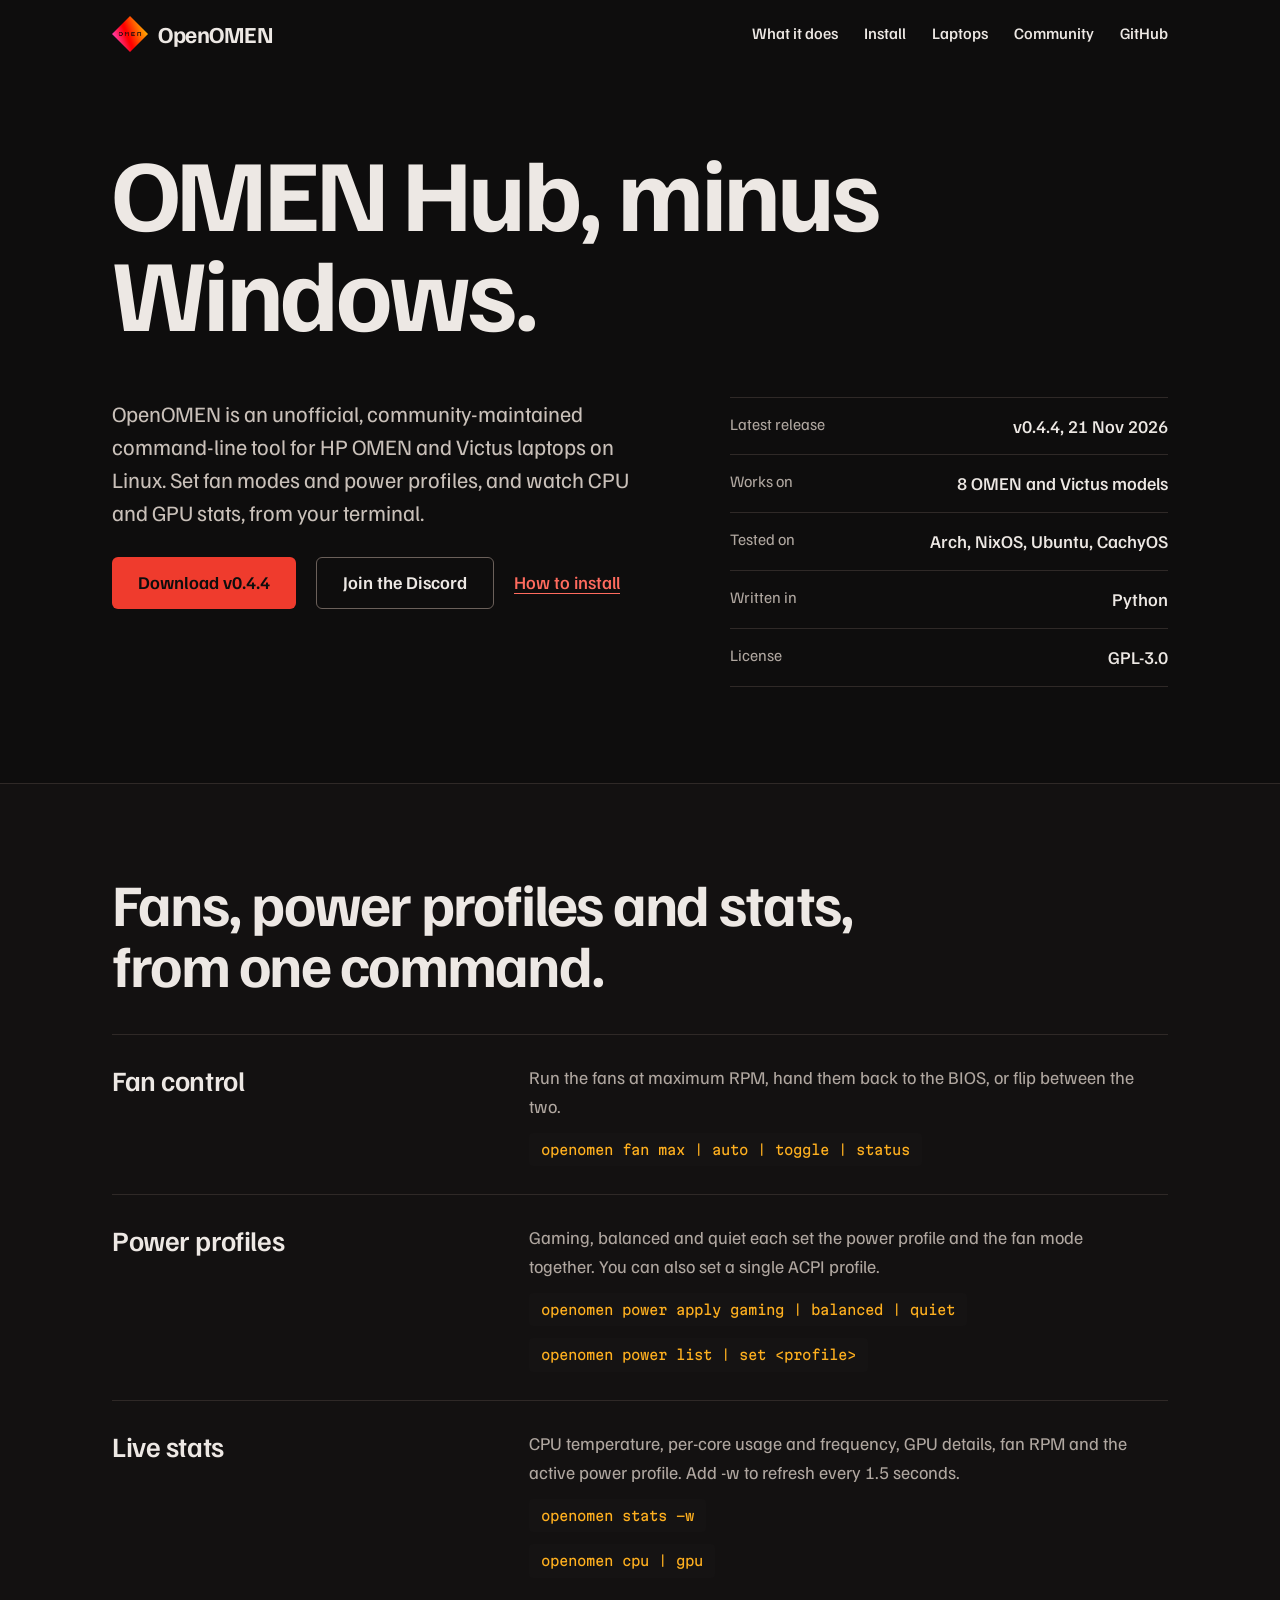
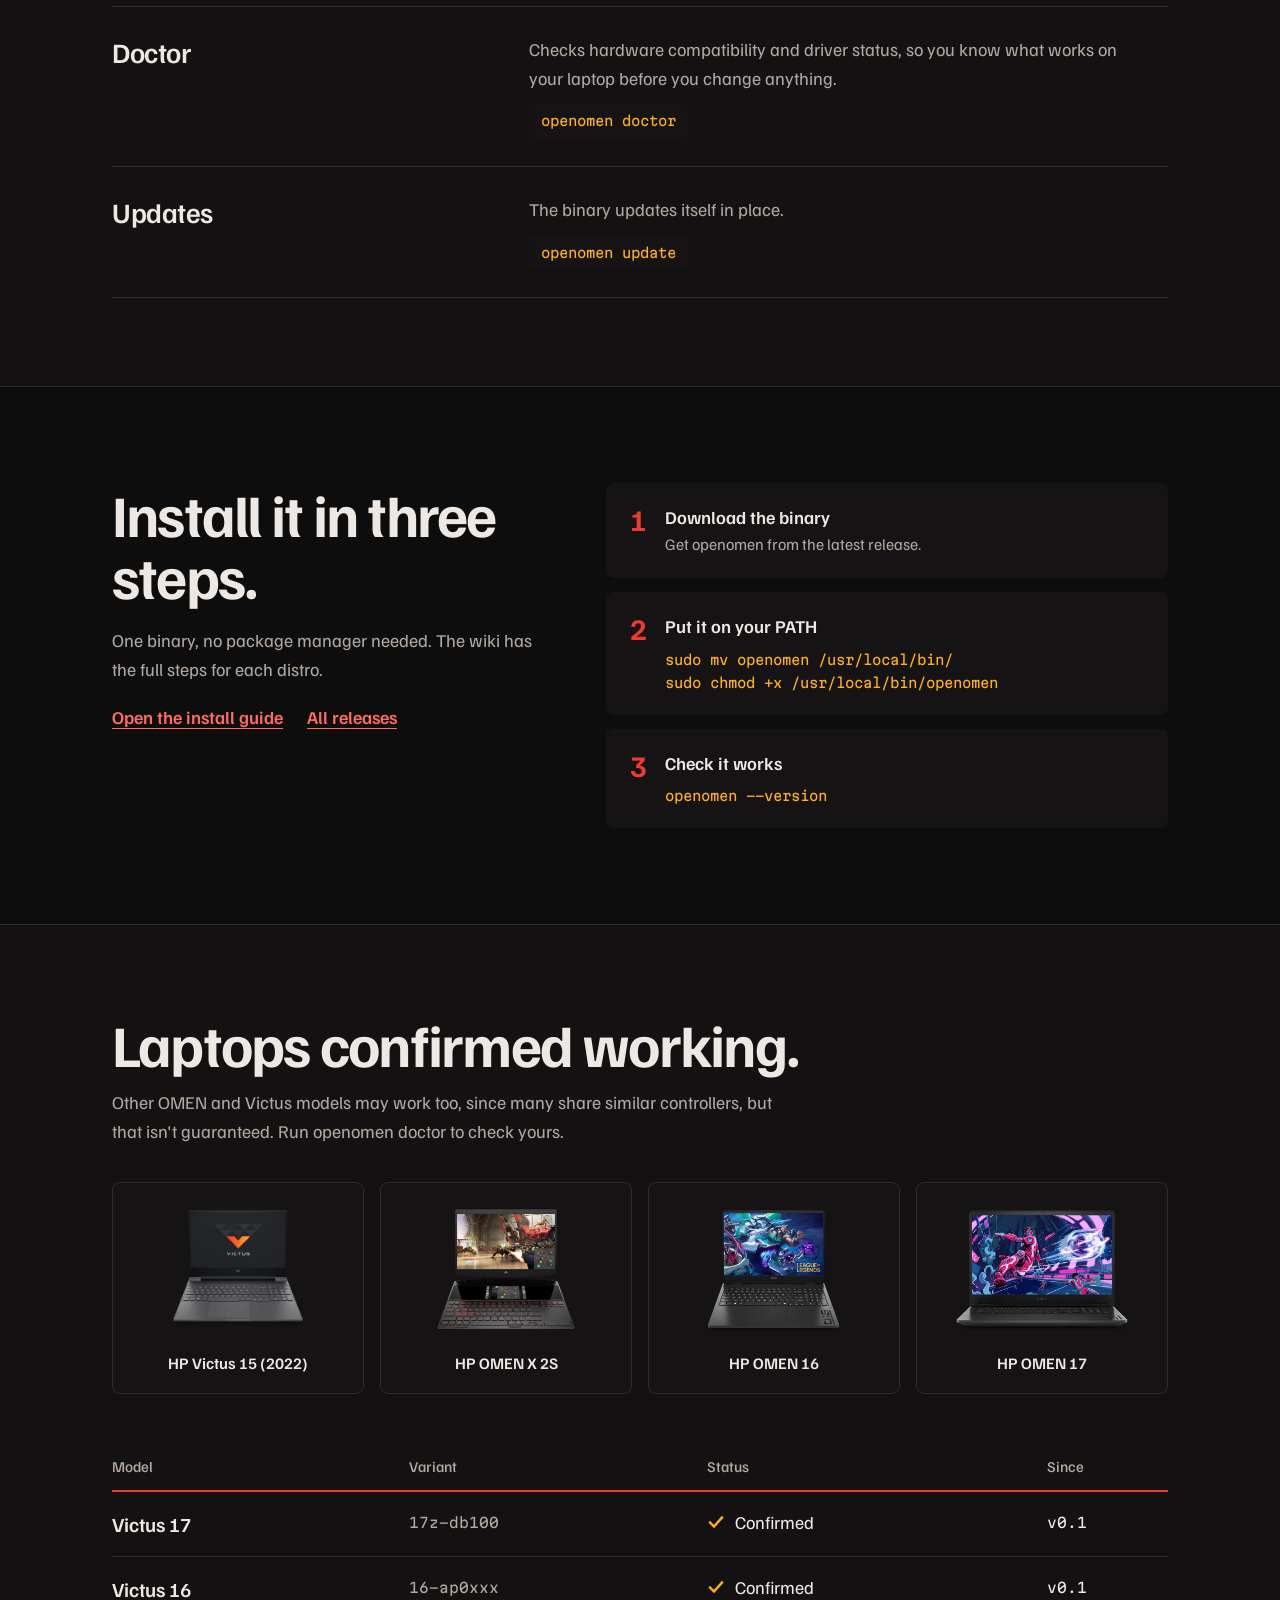
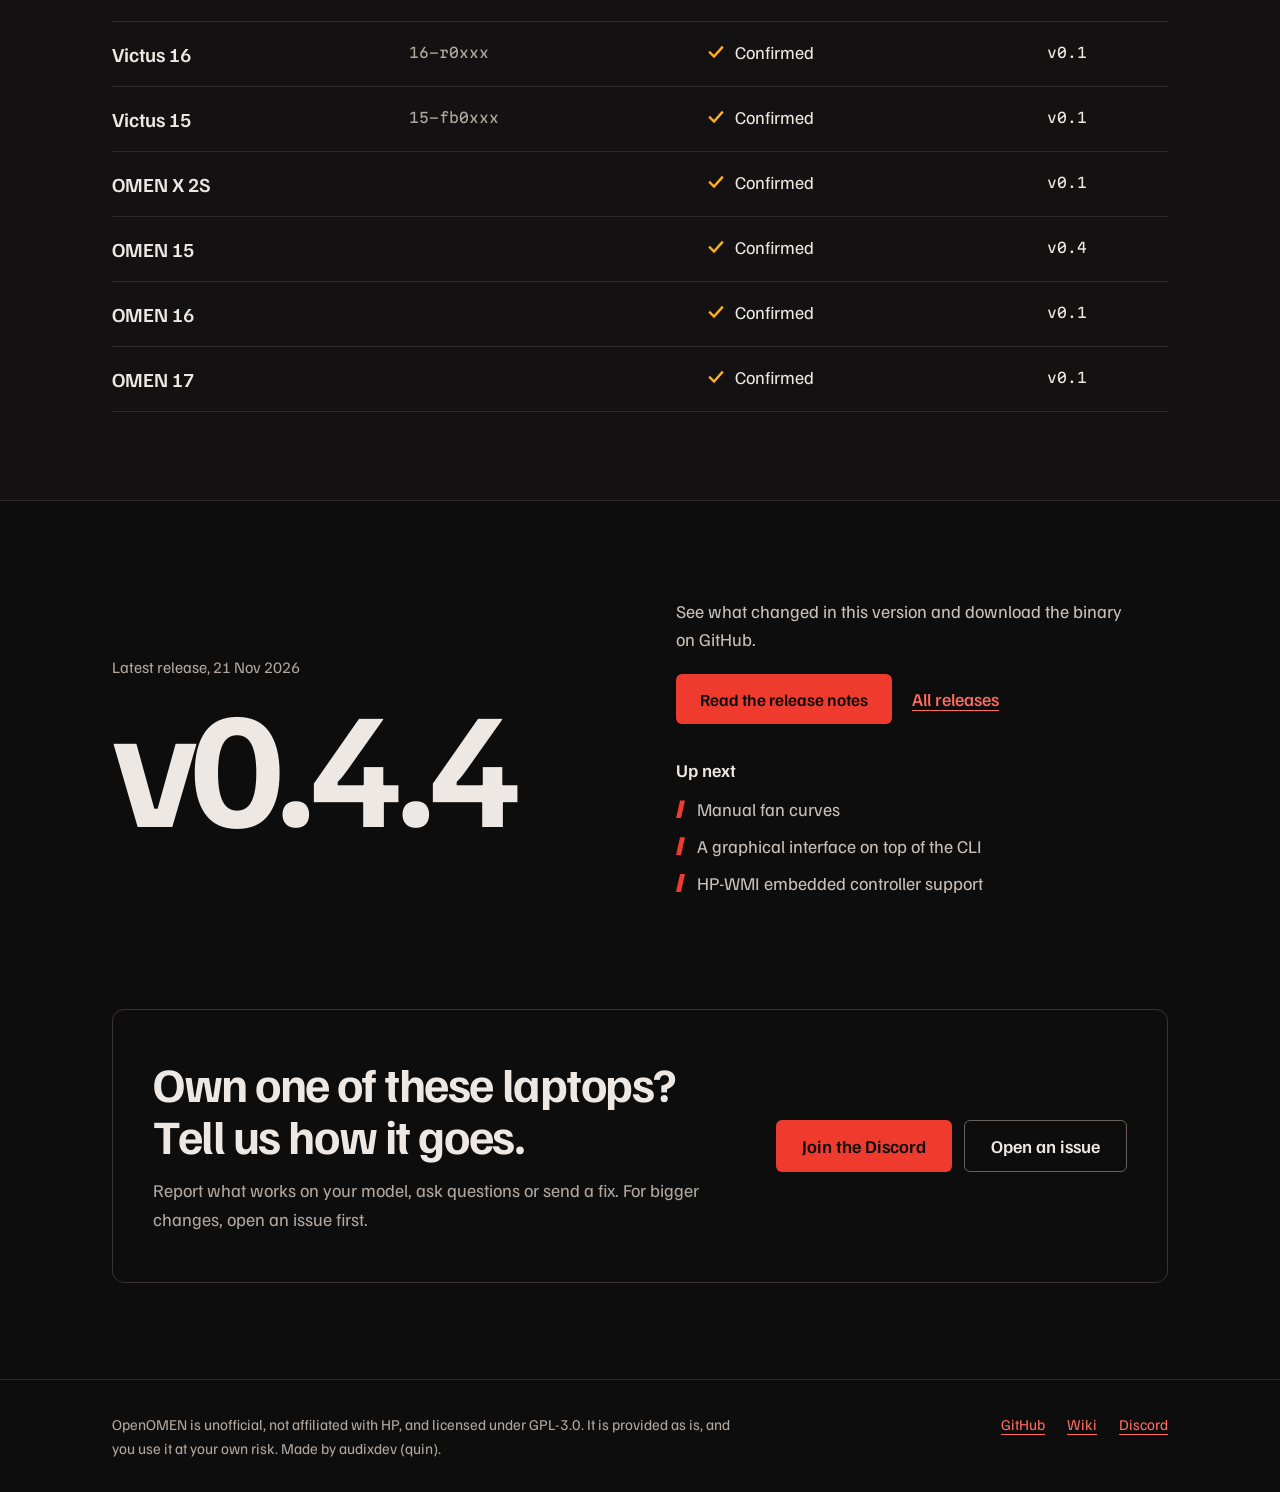
==== commit 7c5fdc18: "Redesign home page, add logo and mobile menu, bump to v0.4.4 Co-Authored-By: Claude Sonnet 5.5 <nore" ====
--- a/index.html
+++ b/index.html
@@ -60,13 +60,13 @@
                 <div class="hero-copy">
                     <p class="lede">OpenOMEN is an unofficial, community-maintained command-line tool for HP OMEN and Victus laptops on Linux. Set fan modes and power profiles, and watch CPU and GPU stats, from your terminal.</p>
                     <div class="actions">
-                        <a class="btn btn-red" href="https://github.com/openomen/openomen/releases/tag/CLI_0.4.3" target="_blank" rel="noopener">Download v0.4.3</a>
+                        <a class="btn btn-red" href="https://github.com/openomen/openomen/releases/tag/CLI_0.4.4" target="_blank" rel="noopener">Download v0.4.4</a>
                         <a class="btn btn-line" href="https://discord.gg/UHQ5cztbUj" target="_blank" rel="noopener">Join the Discord</a>
                         <a href="#install" style="font-weight:500">How to install</a>
                     </div>
                 </div>
                 <dl class="facts">
-                    <div><dt>Latest release</dt><dd>v0.4.3, 14 Nov 2026</dd></div>
+                    <div><dt>Latest release</dt><dd>v0.4.4, 21 Nov 2026</dd></div>
                     <div><dt>Works on</dt><dd>8 OMEN and Victus models</dd></div>
                     <div><dt>Tested on</dt><dd>Arch, NixOS, Ubuntu, CachyOS</dd></div>
                     <div><dt>Written in</dt><dd>Python</dd></div>
@@ -235,13 +235,13 @@
 
         <section class="wrap releases" id="releases">
             <div>
-                <div class="release-date">Latest release, 14 Nov 2026</div>
-                <div class="release-version">v0.4.3</div>
+                <div class="release-date">Latest release, 21 Nov 2026</div>
+                <div class="release-version">v0.4.4</div>
             </div>
             <div class="release-info">
                 <p>See what changed in this version and download the binary on GitHub.</p>
                 <div class="actions">
-                    <a class="btn btn-sm btn-red" href="https://github.com/openomen/openomen/releases/tag/CLI_0.4.3" target="_blank" rel="noopener">Read the release notes</a>
+                    <a class="btn btn-sm btn-red" href="https://github.com/openomen/openomen/releases/tag/CLI_0.4.4" target="_blank" rel="noopener">Read the release notes</a>
                     <a href="https://github.com/openomen/openomen/releases" target="_blank" rel="noopener" style="font-weight:500">All releases</a>
                 </div>
                 <div class="up-next">
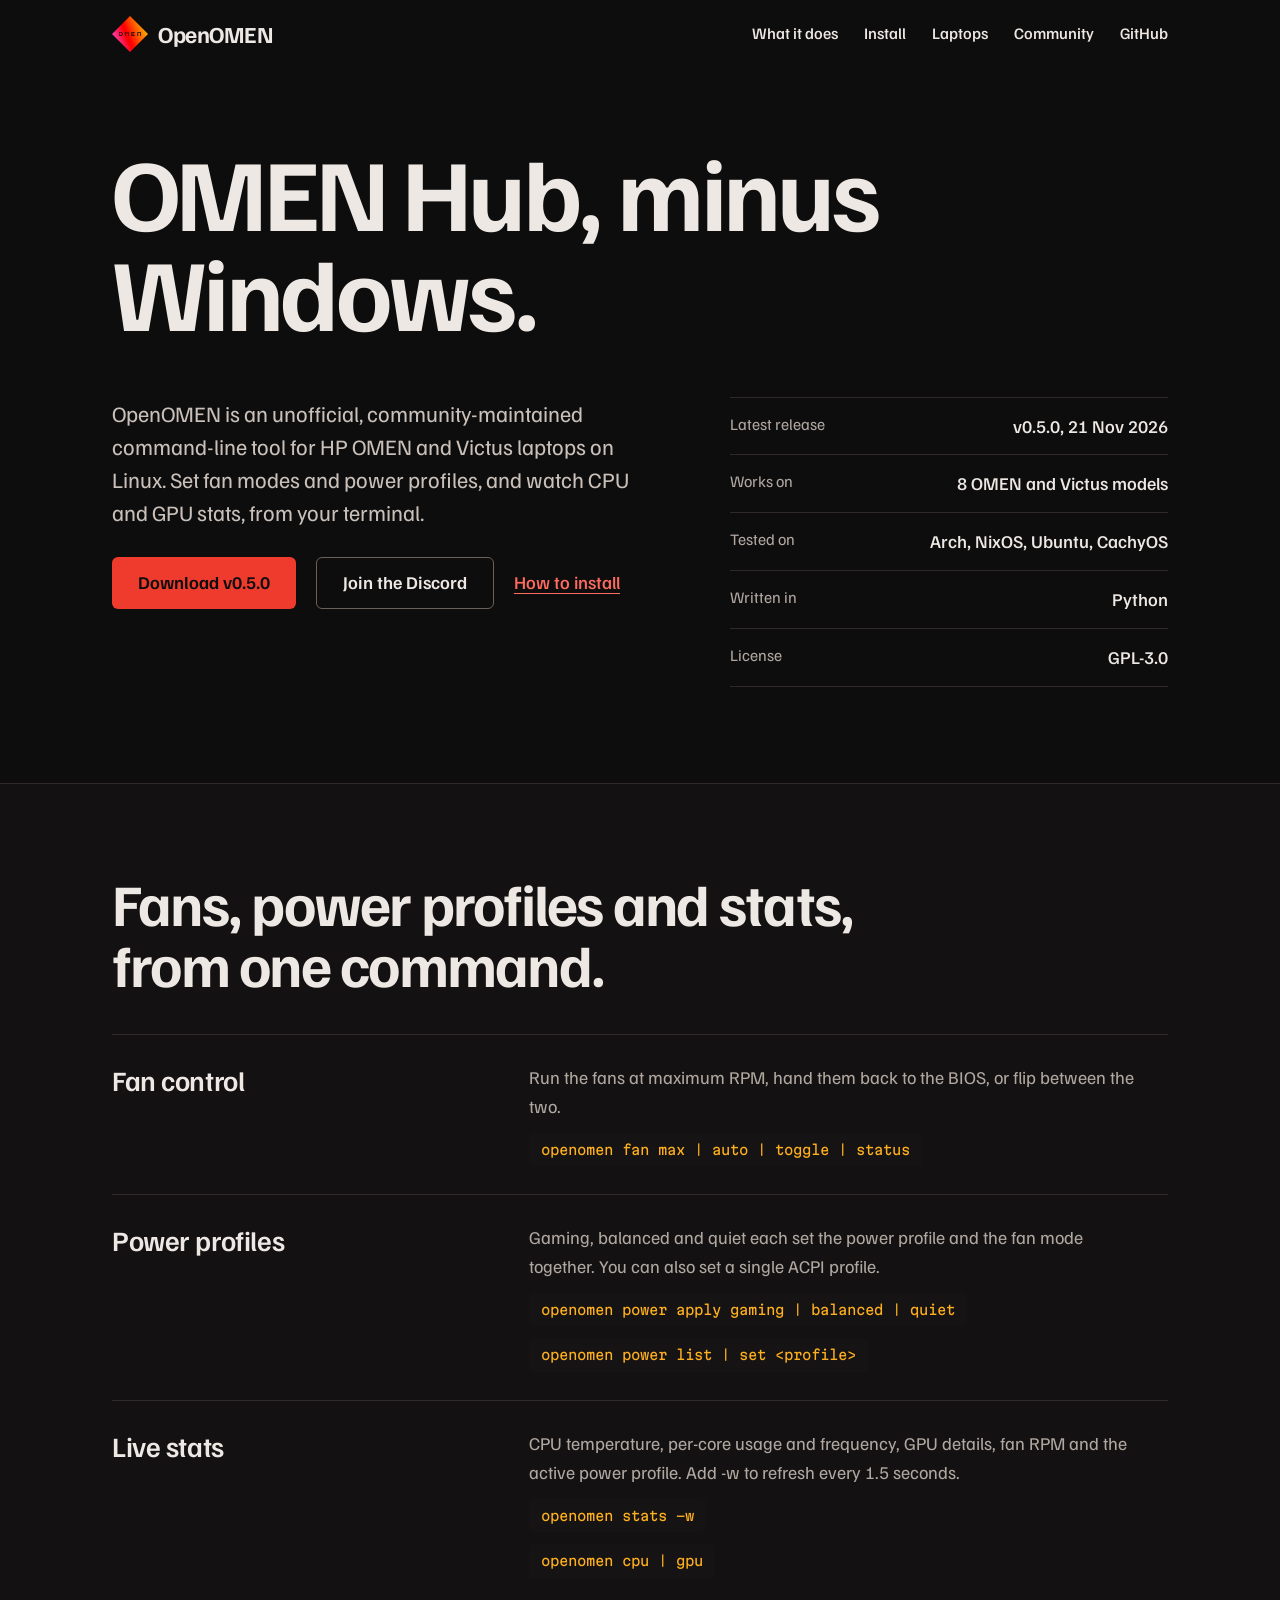
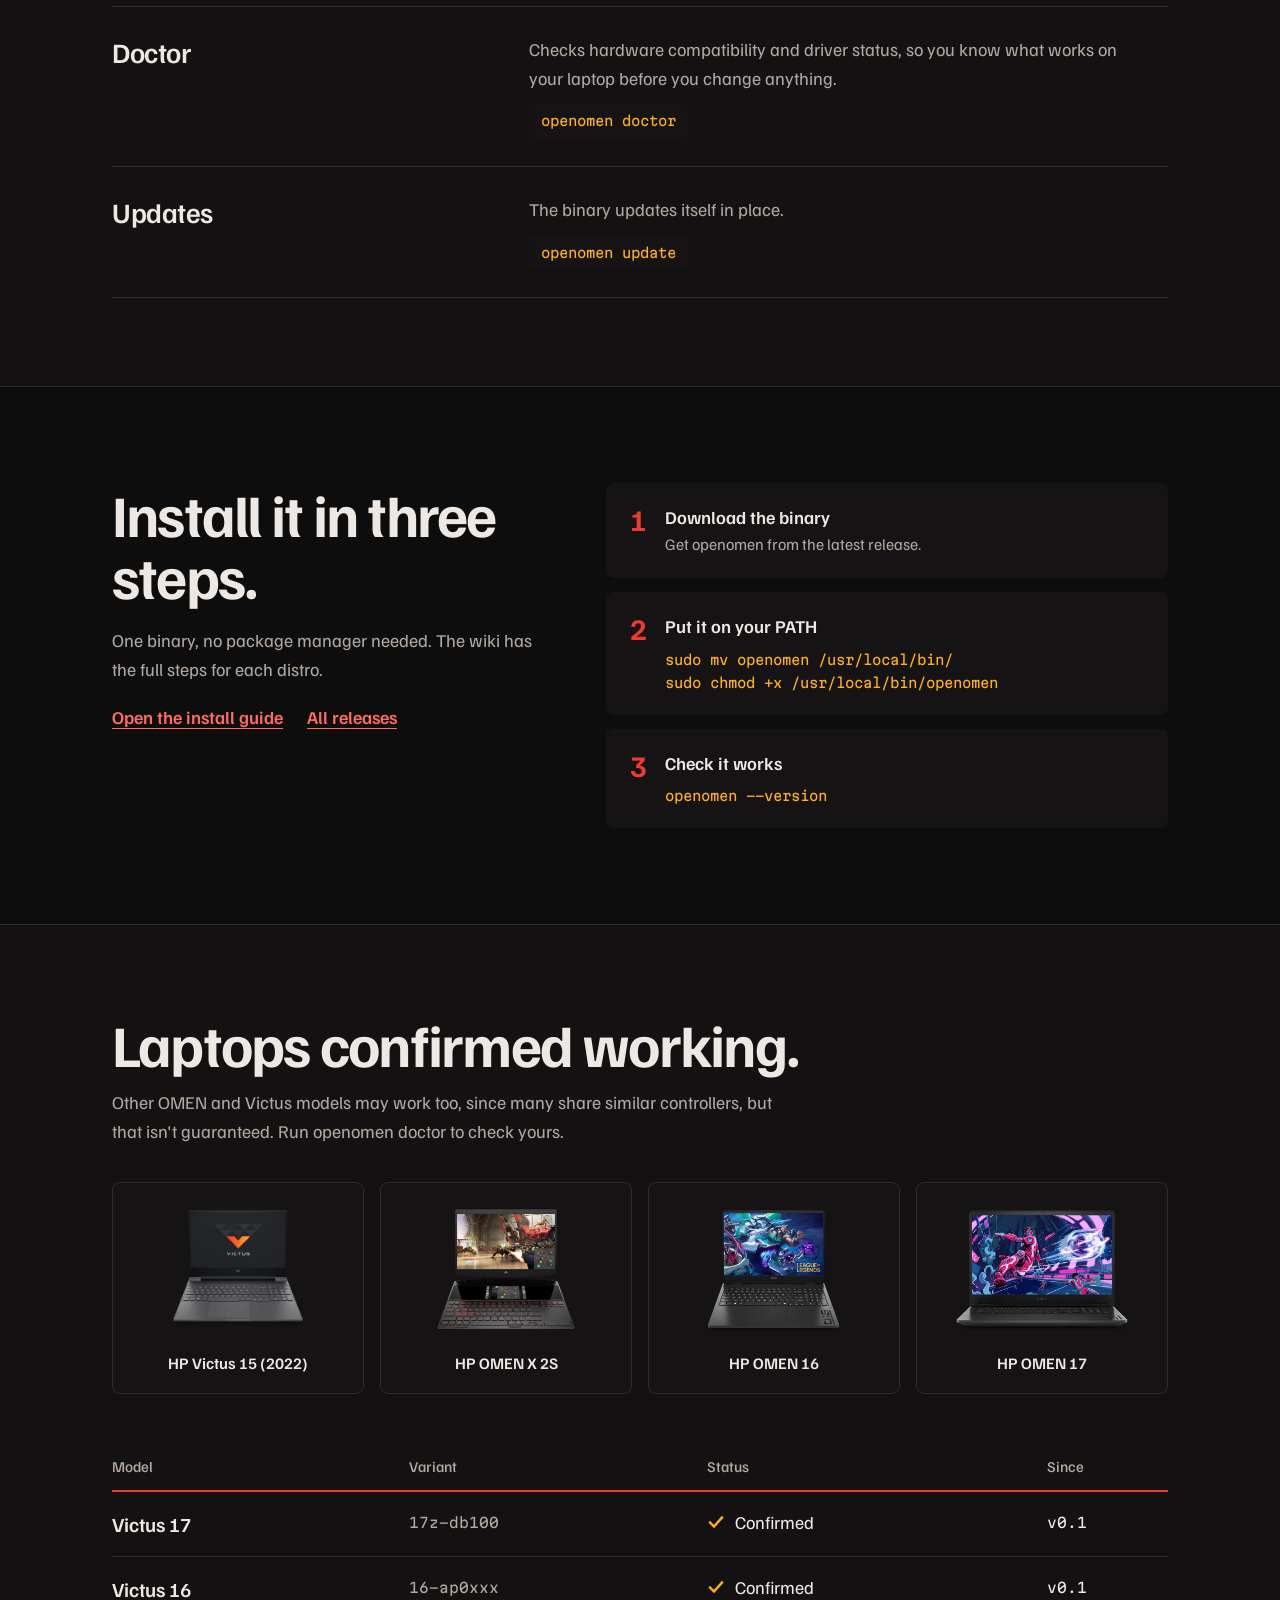
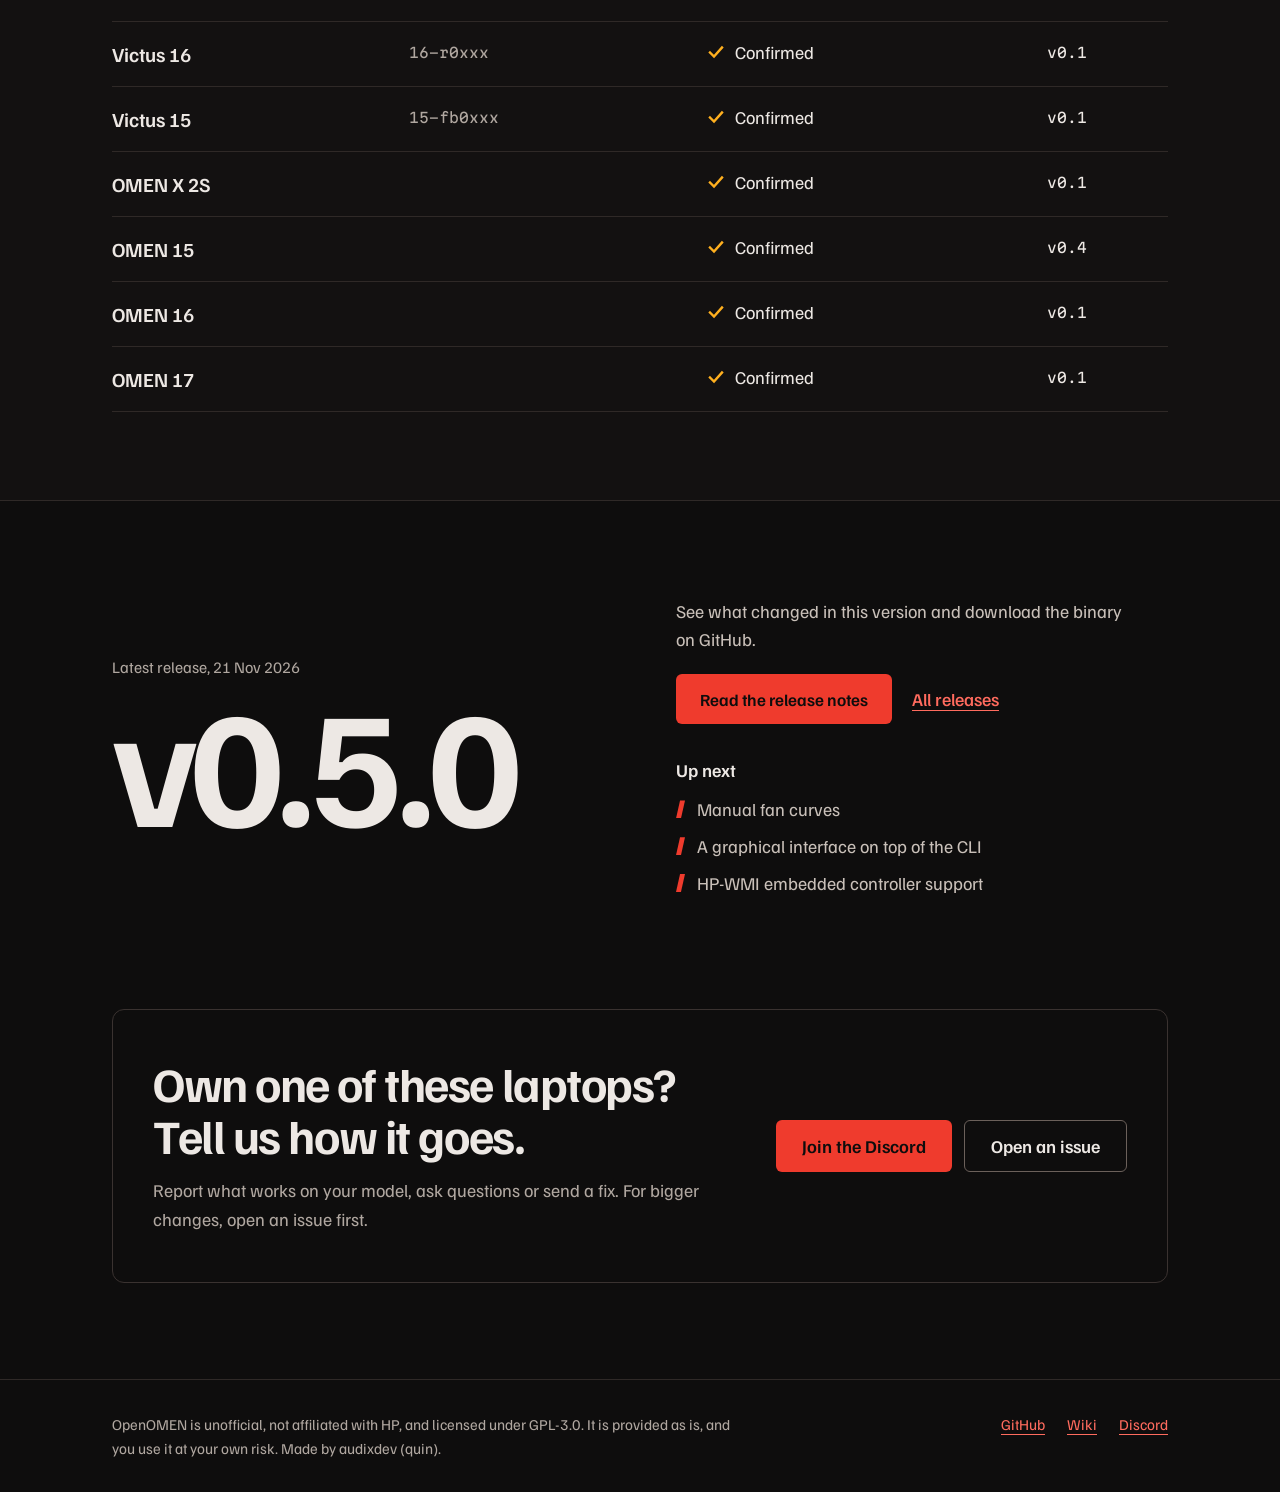
==== commit 203072bb: "Update release version to v0.5.0 in index.html" ====
--- a/index.html
+++ b/index.html
@@ -60,13 +60,13 @@
                 <div class="hero-copy">
                     <p class="lede">OpenOMEN is an unofficial, community-maintained command-line tool for HP OMEN and Victus laptops on Linux. Set fan modes and power profiles, and watch CPU and GPU stats, from your terminal.</p>
                     <div class="actions">
-                        <a class="btn btn-red" href="https://github.com/openomen/openomen/releases/tag/CLI_0.4.4" target="_blank" rel="noopener">Download v0.4.4</a>
+                        <a class="btn btn-red" href="https://github.com/openomen/openomen/releases/tag/CLI_0.5.0" target="_blank" rel="noopener">Download v0.5.0</a>
                         <a class="btn btn-line" href="https://discord.gg/UHQ5cztbUj" target="_blank" rel="noopener">Join the Discord</a>
                         <a href="#install" style="font-weight:500">How to install</a>
                     </div>
                 </div>
                 <dl class="facts">
-                    <div><dt>Latest release</dt><dd>v0.4.4, 21 Nov 2026</dd></div>
+                    <div><dt>Latest release</dt><dd>v0.5.0, 21 Nov 2026</dd></div>
                     <div><dt>Works on</dt><dd>8 OMEN and Victus models</dd></div>
                     <div><dt>Tested on</dt><dd>Arch, NixOS, Ubuntu, CachyOS</dd></div>
                     <div><dt>Written in</dt><dd>Python</dd></div>
@@ -236,12 +236,12 @@
         <section class="wrap releases" id="releases">
             <div>
                 <div class="release-date">Latest release, 21 Nov 2026</div>
-                <div class="release-version">v0.4.4</div>
+                <div class="release-version">v0.5.0</div>
             </div>
             <div class="release-info">
                 <p>See what changed in this version and download the binary on GitHub.</p>
                 <div class="actions">
-                    <a class="btn btn-sm btn-red" href="https://github.com/openomen/openomen/releases/tag/CLI_0.4.4" target="_blank" rel="noopener">Read the release notes</a>
+                    <a class="btn btn-sm btn-red" href="https://github.com/openomen/openomen/releases/tag/CLI_0.5.0" target="_blank" rel="noopener">Read the release notes</a>
                     <a href="https://github.com/openomen/openomen/releases" target="_blank" rel="noopener" style="font-weight:500">All releases</a>
                 </div>
                 <div class="up-next">
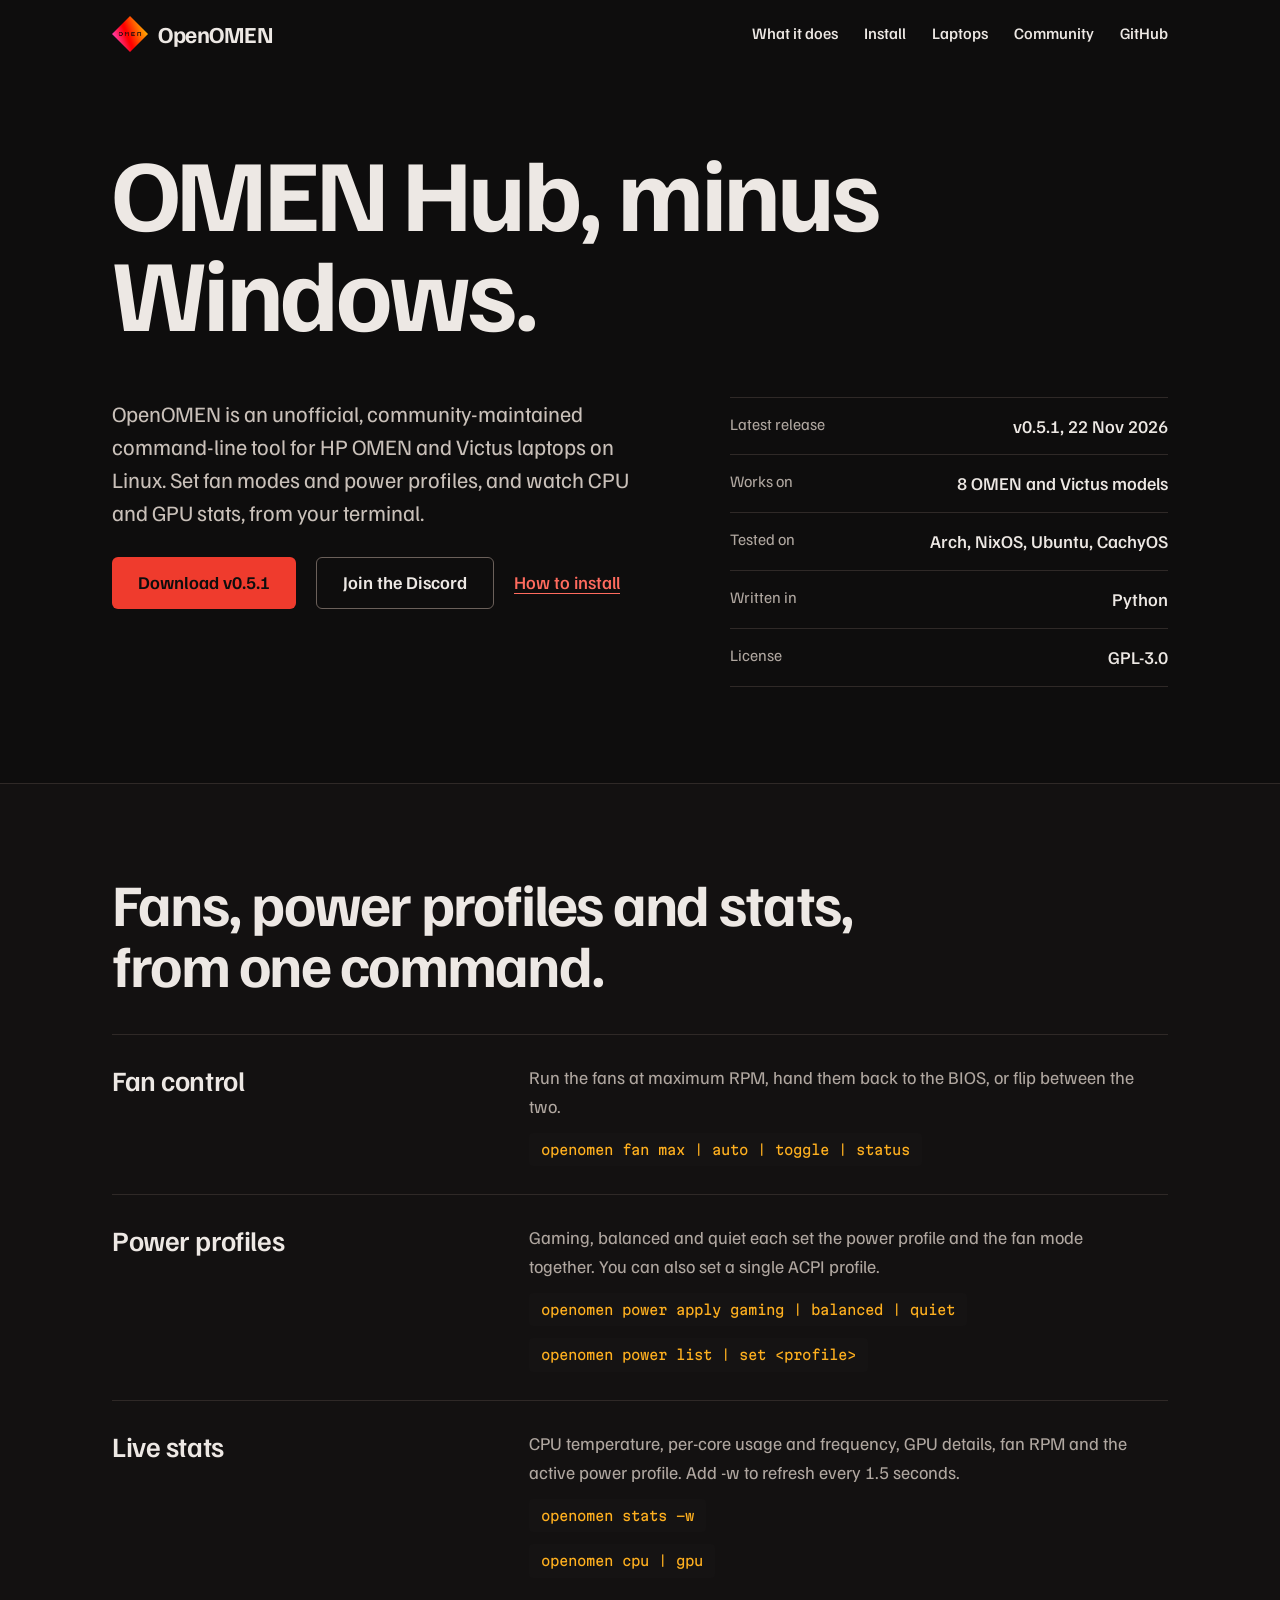
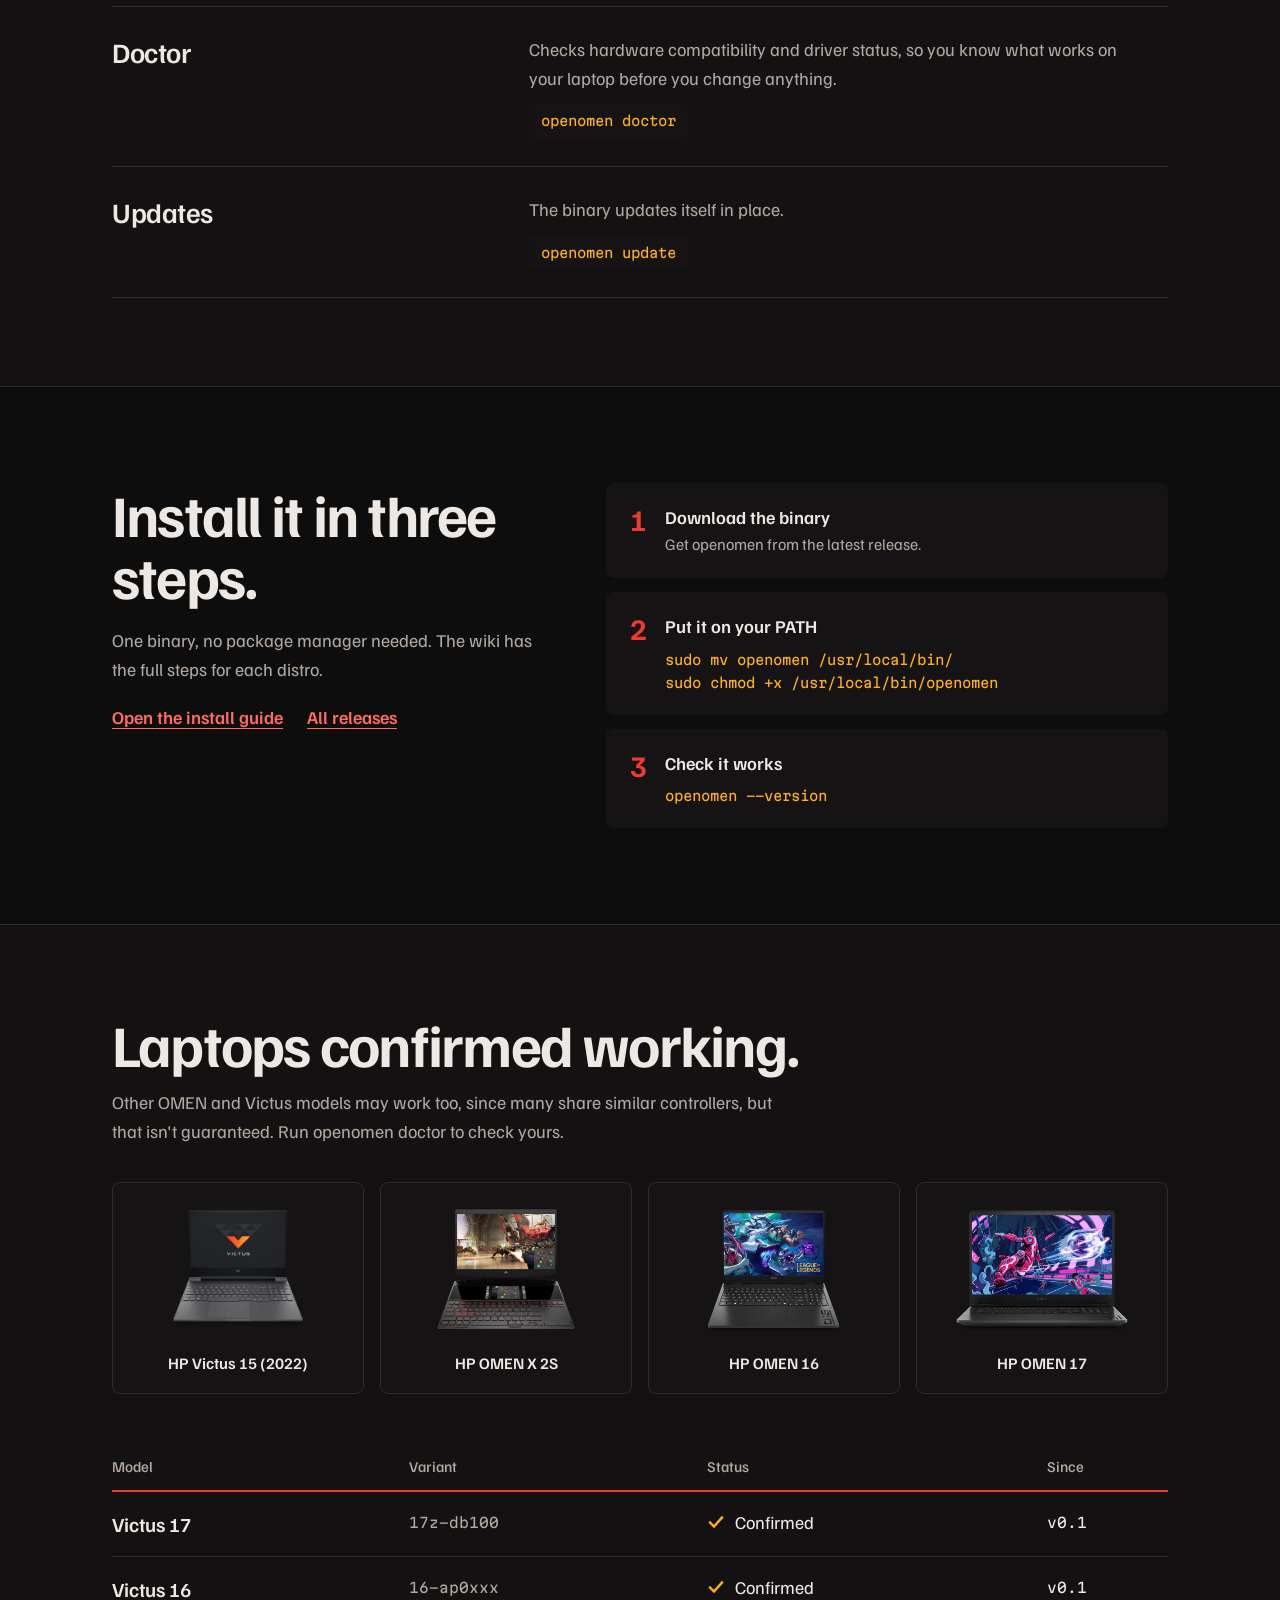
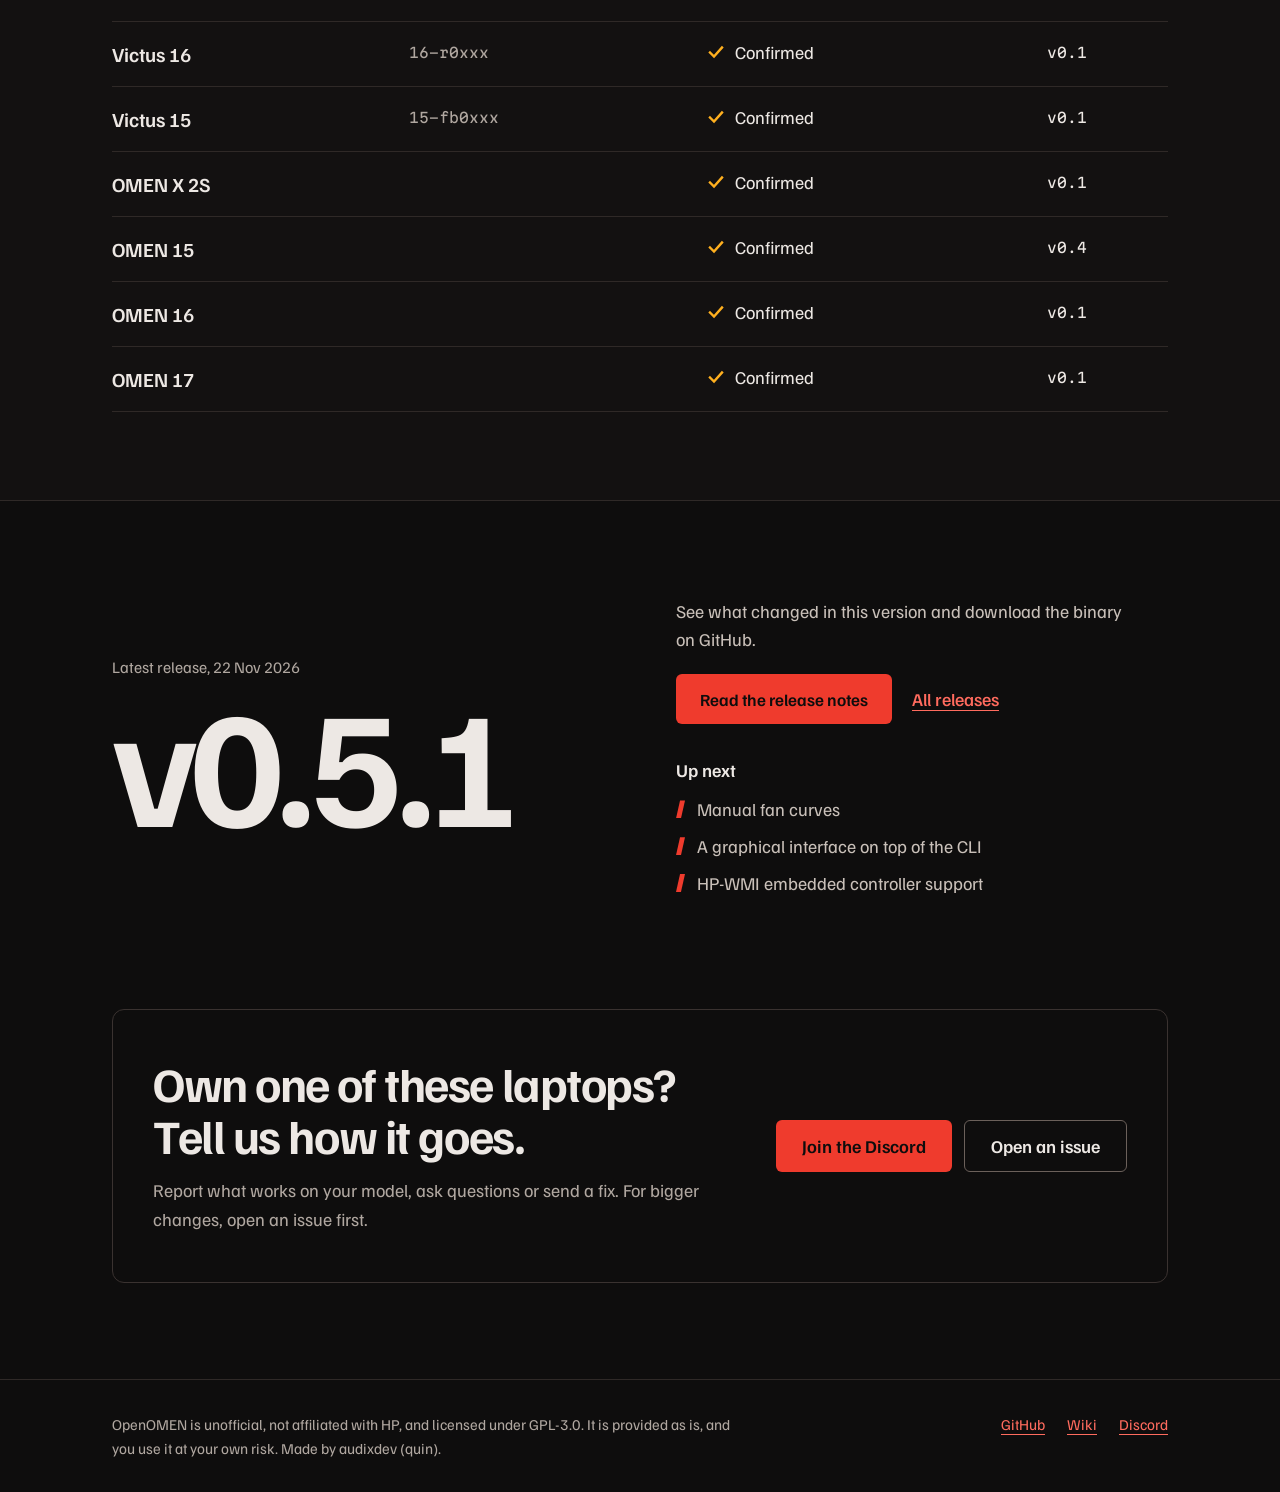
==== commit fd634b0e: "Update release version to v0.5.1 in index.html" ====
--- a/index.html
+++ b/index.html
@@ -60,13 +60,13 @@
                 <div class="hero-copy">
                     <p class="lede">OpenOMEN is an unofficial, community-maintained command-line tool for HP OMEN and Victus laptops on Linux. Set fan modes and power profiles, and watch CPU and GPU stats, from your terminal.</p>
                     <div class="actions">
-                        <a class="btn btn-red" href="https://github.com/openomen/openomen/releases/tag/CLI_0.5.0" target="_blank" rel="noopener">Download v0.5.0</a>
+                        <a class="btn btn-red" href="https://github.com/openomen/openomen/releases/tag/CLI_0.5.1" target="_blank" rel="noopener">Download v0.5.1</a>
                         <a class="btn btn-line" href="https://discord.gg/UHQ5cztbUj" target="_blank" rel="noopener">Join the Discord</a>
                         <a href="#install" style="font-weight:500">How to install</a>
                     </div>
                 </div>
                 <dl class="facts">
-                    <div><dt>Latest release</dt><dd>v0.5.0, 21 Nov 2026</dd></div>
+                    <div><dt>Latest release</dt><dd>v0.5.1, 22 Nov 2026</dd></div>
                     <div><dt>Works on</dt><dd>8 OMEN and Victus models</dd></div>
                     <div><dt>Tested on</dt><dd>Arch, NixOS, Ubuntu, CachyOS</dd></div>
                     <div><dt>Written in</dt><dd>Python</dd></div>
@@ -235,13 +235,13 @@
 
         <section class="wrap releases" id="releases">
             <div>
-                <div class="release-date">Latest release, 21 Nov 2026</div>
-                <div class="release-version">v0.5.0</div>
+                <div class="release-date">Latest release, 22 Nov 2026</div>
+                <div class="release-version">v0.5.1</div>
             </div>
             <div class="release-info">
                 <p>See what changed in this version and download the binary on GitHub.</p>
                 <div class="actions">
-                    <a class="btn btn-sm btn-red" href="https://github.com/openomen/openomen/releases/tag/CLI_0.5.0" target="_blank" rel="noopener">Read the release notes</a>
+                    <a class="btn btn-sm btn-red" href="https://github.com/openomen/openomen/releases/tag/CLI_0.5.1" target="_blank" rel="noopener">Read the release notes</a>
                     <a href="https://github.com/openomen/openomen/releases" target="_blank" rel="noopener" style="font-weight:500">All releases</a>
                 </div>
                 <div class="up-next">
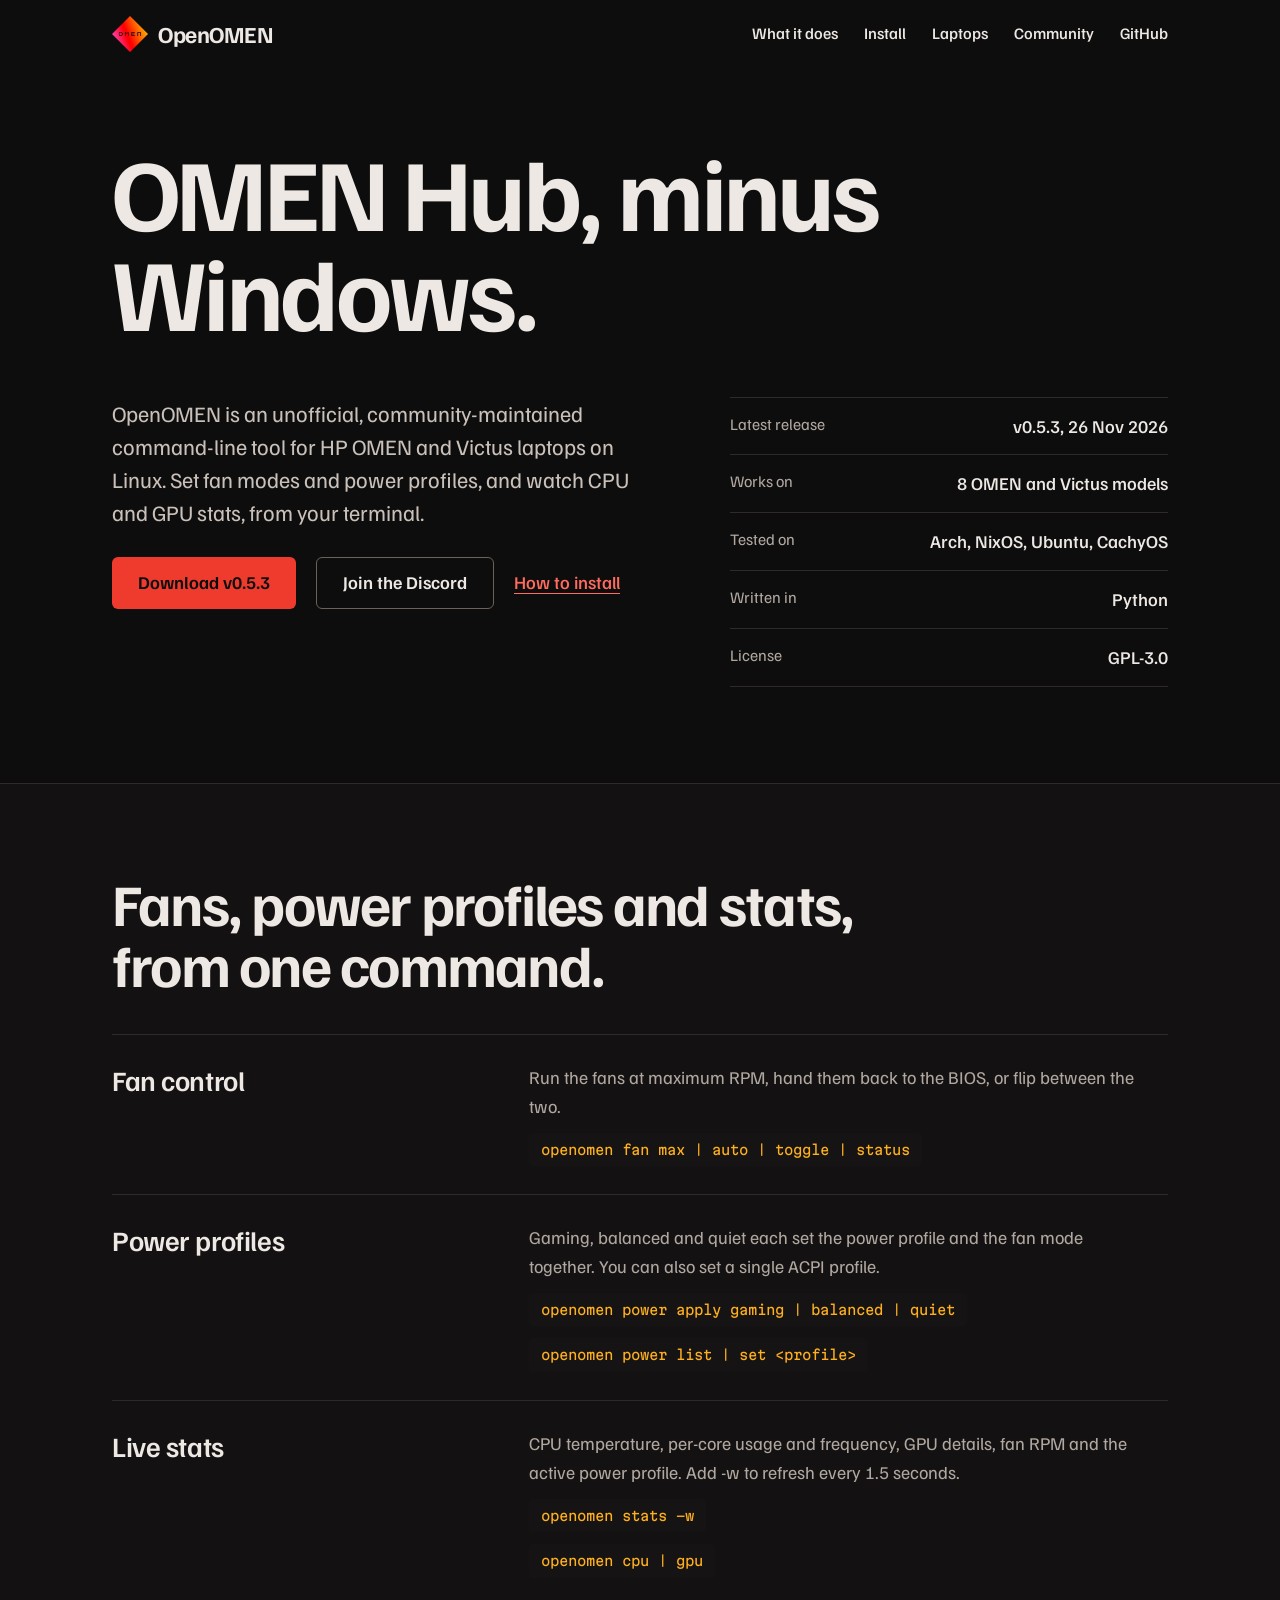
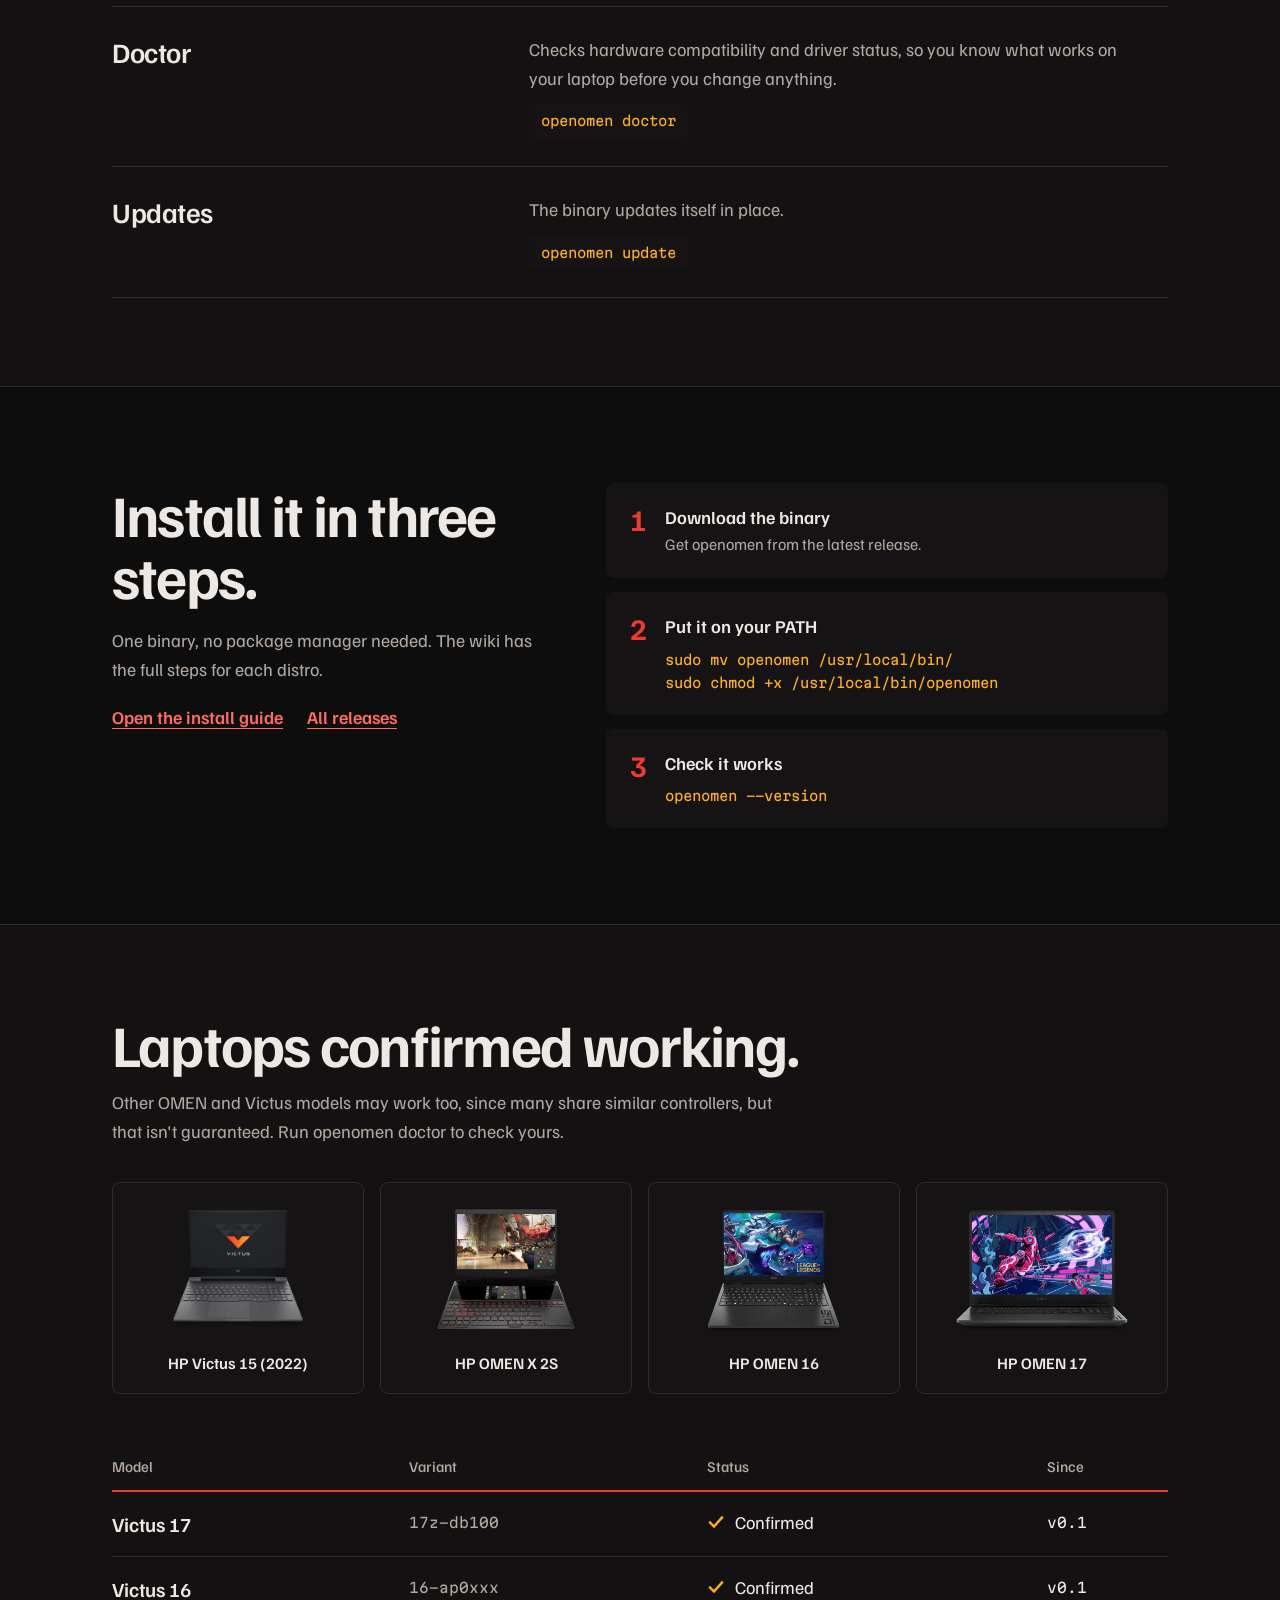
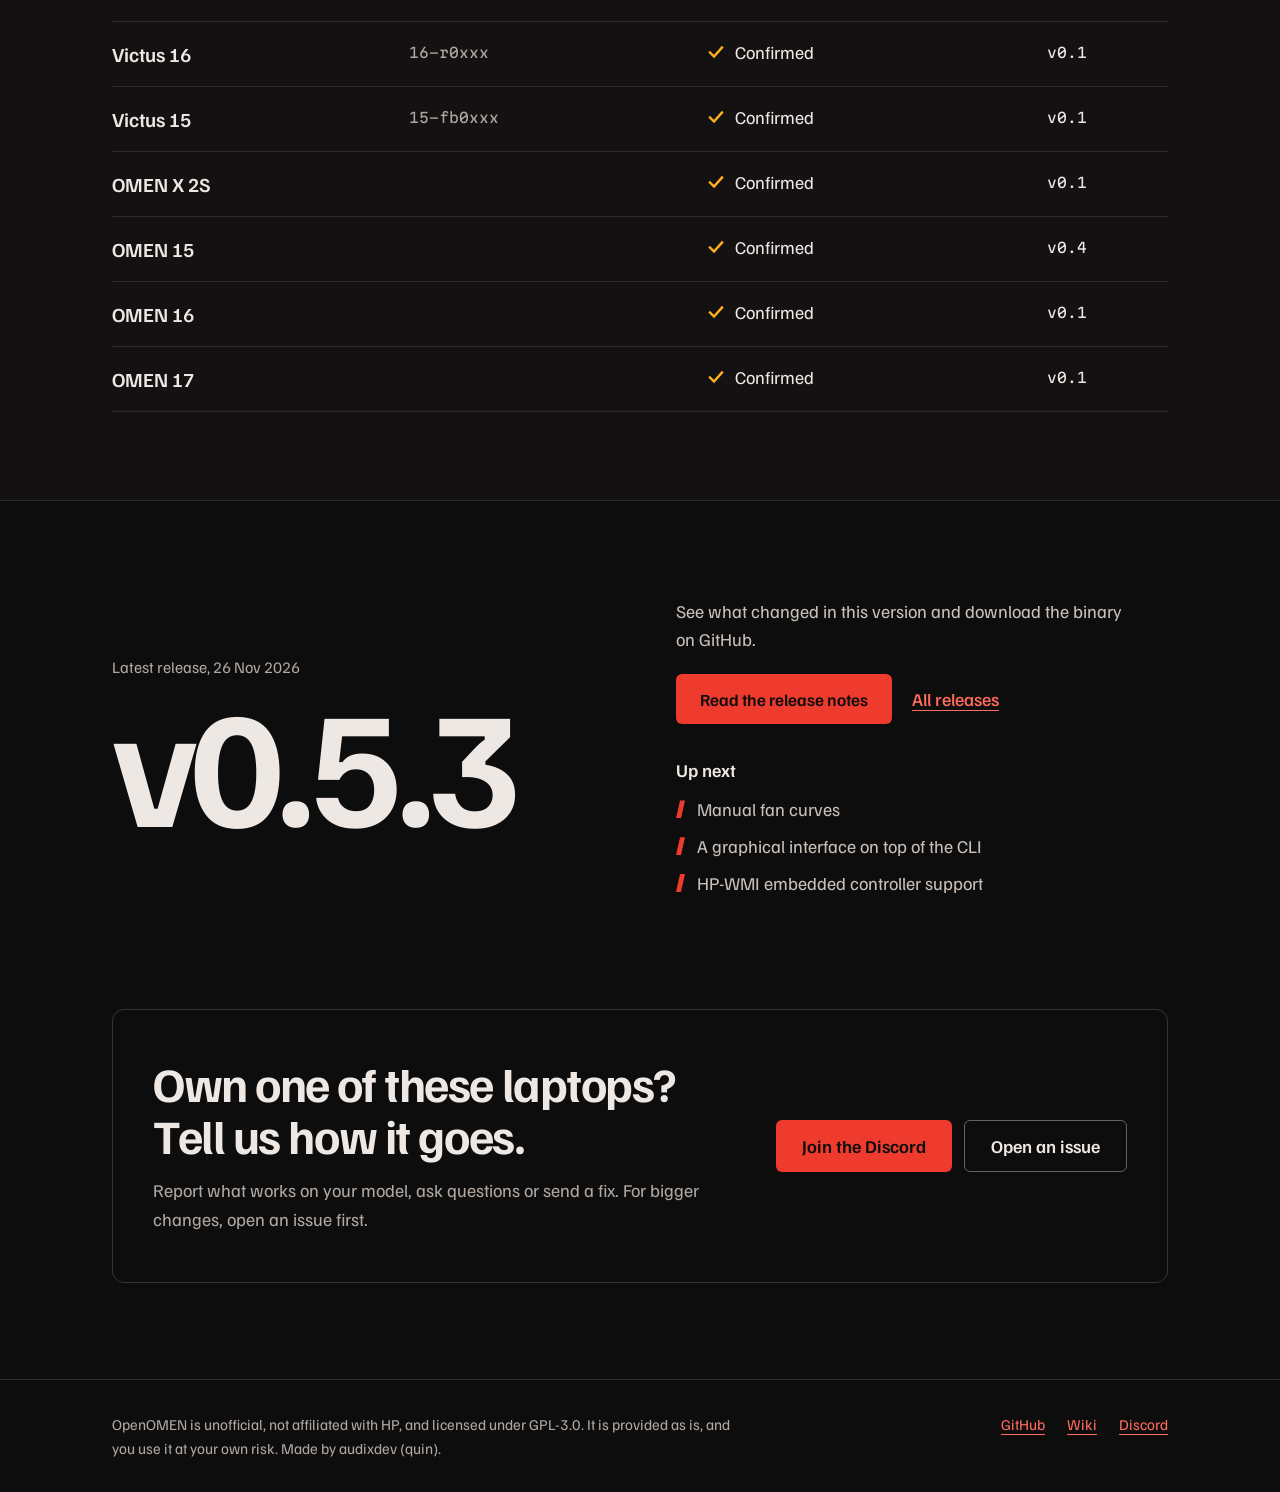
==== commit 16a00b2f: "Update latest release version to v0.5.3" ====
--- a/index.html
+++ b/index.html
@@ -60,13 +60,13 @@
                 <div class="hero-copy">
                     <p class="lede">OpenOMEN is an unofficial, community-maintained command-line tool for HP OMEN and Victus laptops on Linux. Set fan modes and power profiles, and watch CPU and GPU stats, from your terminal.</p>
                     <div class="actions">
-                        <a class="btn btn-red" href="https://github.com/openomen/openomen/releases/tag/CLI_0.5.1" target="_blank" rel="noopener">Download v0.5.1</a>
+                        <a class="btn btn-red" href="https://github.com/openomen/openomen/releases/tag/CLI_0.5.3" target="_blank" rel="noopener">Download v0.5.3</a>
                         <a class="btn btn-line" href="https://discord.gg/UHQ5cztbUj" target="_blank" rel="noopener">Join the Discord</a>
                         <a href="#install" style="font-weight:500">How to install</a>
                     </div>
                 </div>
                 <dl class="facts">
-                    <div><dt>Latest release</dt><dd>v0.5.1, 22 Nov 2026</dd></div>
+                    <div><dt>Latest release</dt><dd>v0.5.3, 26 Nov 2026</dd></div>
                     <div><dt>Works on</dt><dd>8 OMEN and Victus models</dd></div>
                     <div><dt>Tested on</dt><dd>Arch, NixOS, Ubuntu, CachyOS</dd></div>
                     <div><dt>Written in</dt><dd>Python</dd></div>
@@ -235,13 +235,13 @@
 
         <section class="wrap releases" id="releases">
             <div>
-                <div class="release-date">Latest release, 22 Nov 2026</div>
-                <div class="release-version">v0.5.1</div>
+                <div class="release-date">Latest release, 26 Nov 2026</div>
+                <div class="release-version">v0.5.3</div>
             </div>
             <div class="release-info">
                 <p>See what changed in this version and download the binary on GitHub.</p>
                 <div class="actions">
-                    <a class="btn btn-sm btn-red" href="https://github.com/openomen/openomen/releases/tag/CLI_0.5.1" target="_blank" rel="noopener">Read the release notes</a>
+                    <a class="btn btn-sm btn-red" href="https://github.com/openomen/openomen/releases/tag/CLI_0.5.3" target="_blank" rel="noopener">Read the release notes</a>
                     <a href="https://github.com/openomen/openomen/releases" target="_blank" rel="noopener" style="font-weight:500">All releases</a>
                 </div>
                 <div class="up-next">
